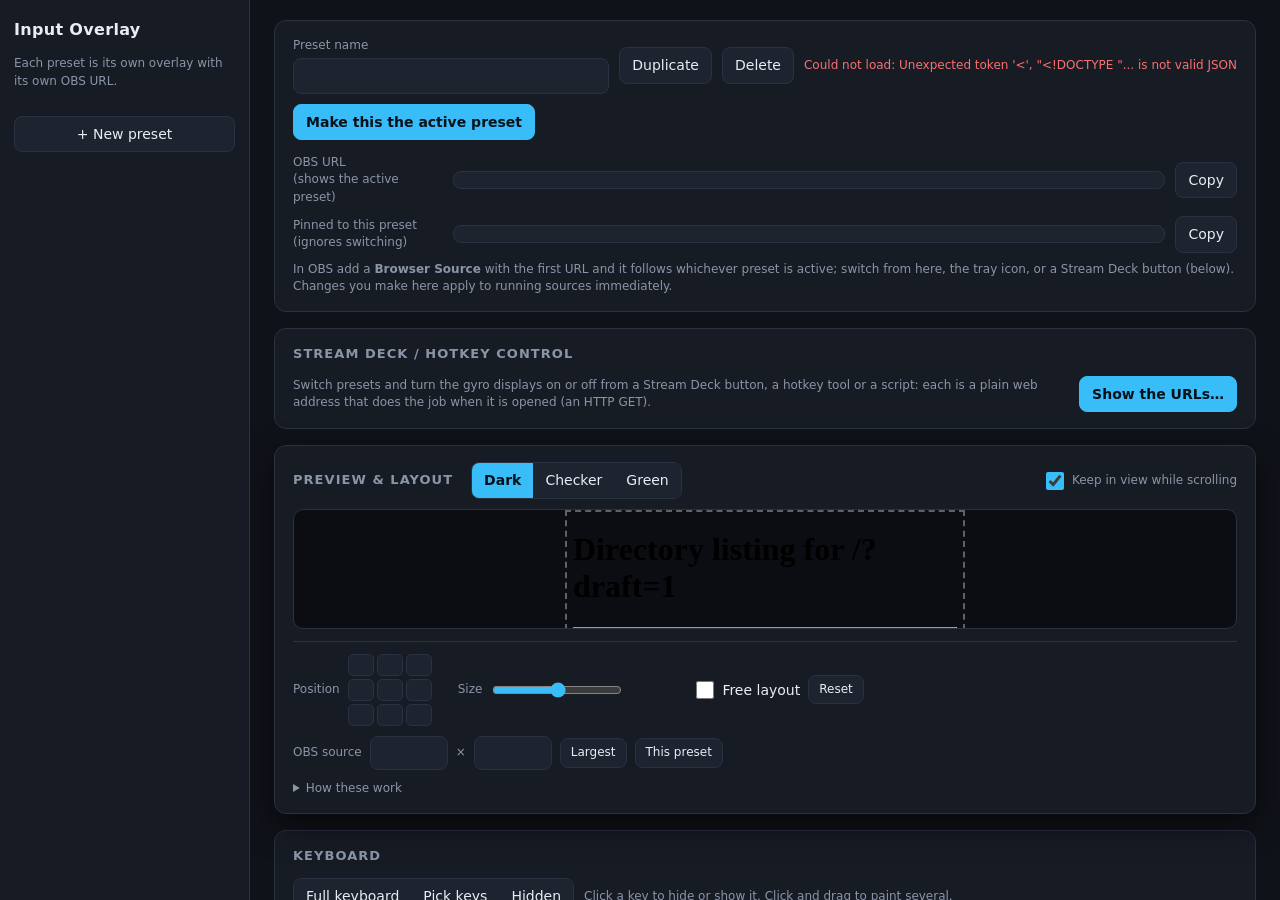
==== overlay/settings.html @ 75f7e9d6 "Fix controller stalls, keep Enter and numpad Enter apart, new Settings layout - Controllers: every r" ====
<!doctype html>
<html lang="en">
<head>
<meta charset="utf-8">
<title>Input Overlay Settings</title>
<meta name="viewport" content="width=device-width, initial-scale=1">
<style>
  :root {
    --bg: #0f1218; --panel: #171b24; --panel2: #1e2330; --line: #2a3142; --fg: #e8edf5; --muted: #8b95a8;
    --accent: #38bdf8; --danger: #f87171;
    --key-bg: rgba(20, 24, 33, .78); --key-border: rgba(255, 255, 255, .18); --key-fg: #e8edf5;
  }
  * { box-sizing: border-box; }
  html, body { margin: 0; height: 100%; background: var(--bg); color: var(--fg); font: 14px/1.45 "Segoe UI", system-ui, sans-serif; }
  body { display: grid; grid-template-columns: 250px 1fr; }
  aside { background: var(--panel); border-right: 1px solid var(--line); padding: 18px 14px; display: flex; flex-direction: column; gap: 10px; overflow: auto; }
  aside h1 { font-size: 16px; margin: 0 0 4px; letter-spacing: .02em; }
  aside .sub { color: var(--muted); font-size: 12px; margin-bottom: 6px; }
  #list { list-style: none; margin: 0; padding: 0; display: flex; flex-direction: column; gap: 4px; }
  #list li { padding: 8px 10px; border-radius: 8px; cursor: pointer; border: 1px solid transparent; }
  #list li:hover { background: var(--panel2); }
  #list li.sel { background: var(--panel2); border-color: var(--accent); }
  main { padding: 20px 24px 60px; overflow: auto; display: flex; flex-direction: column; gap: 16px; max-width: 1200px; }
  .card { background: var(--panel); border: 1px solid var(--line); border-radius: 12px; padding: 16px 18px; }
  .card h2 { margin: 0 0 12px; font-size: 13px; text-transform: uppercase; letter-spacing: .08em; color: var(--muted); font-weight: 600; }
  .row { display: flex; gap: 10px; align-items: center; flex-wrap: wrap; }
  .row + .row { margin-top: 10px; }
  .grow { flex: 1 1 auto; }
  label.f { display: flex; flex-direction: column; gap: 4px; color: var(--muted); font-size: 12px; }
  input[type=text], select { background: var(--panel2); color: var(--fg); border: 1px solid var(--line); border-radius: 8px; padding: 8px 10px; font: inherit; min-width: 0; }
  input[type=text]:focus, select:focus { outline: 2px solid var(--accent); outline-offset: -1px; }
  input[type=color] { width: 44px; height: 34px; padding: 2px; background: var(--panel2); border: 1px solid var(--line); border-radius: 8px; }
  input[type=range] { accent-color: var(--accent); width: 170px; }
  button { background: var(--panel2); color: var(--fg); border: 1px solid var(--line); border-radius: 8px; padding: 7px 12px; font: inherit; cursor: pointer; }
  button:hover { border-color: var(--accent); }
  button.primary { background: var(--accent); color: #06121a; border-color: var(--accent); font-weight: 600; }
  button.danger:hover { border-color: var(--danger); color: var(--danger); }
  button.chip { padding: 4px 10px; font-size: 12px; border-radius: 999px; }
  .seg { display: inline-flex; border: 1px solid var(--line); border-radius: 8px; overflow: hidden; }
  .seg button { border: 0; border-radius: 0; background: var(--panel2); }
  .seg button.on { background: var(--accent); color: #06121a; font-weight: 600; }
  .url { font: 13px Consolas, monospace; background: var(--panel2); border: 1px solid var(--line); border-radius: 8px; padding: 8px 10px; user-select: all; overflow-wrap: anywhere; }
  .muted { color: var(--muted); font-size: 12px; }
  #status { color: var(--muted); font-size: 12px; min-width: 90px; text-align: right; }
  #status.err { color: var(--danger); }
  #list li .live { float: right; font-size: 11px; color: #06121a; background: var(--accent); border-radius: 999px; padding: 0 8px; font-weight: 600; }
  .urlrow { display: flex; gap: 10px; align-items: center; }
  dialog#sdDlg { width: min(760px, calc(100vw - 32px)); max-height: calc(100vh - 48px); padding: 0; background: var(--panel); color: var(--fg); border: 1px solid var(--line);
                 border-radius: 14px; box-shadow: 0 24px 80px rgba(0,0,0,.6); overflow: auto; }
  dialog#sdDlg::backdrop { background: rgba(6, 8, 13, .72); }
  .dlgHead { display: flex; justify-content: space-between; align-items: center; padding: 14px 18px; border-bottom: 1px solid var(--line); position: sticky; top: 0; background: var(--panel); }
  .dlgHead h3 { margin: 0; font-size: 15px; }
  .dlgNote { padding: 12px 18px 4px; }
  #sdList { padding: 4px 18px 18px; }
  #sdList h4 { margin: 16px 0 6px; font-size: 11px; text-transform: uppercase; letter-spacing: .08em; color: var(--muted); font-weight: 600; }
  .sdRow { display: grid; grid-template-columns: 170px 1fr auto; gap: 10px; align-items: center; padding: 6px 0; border-top: 1px solid var(--line); }
  .sdRow:first-of-type { border-top: 0; }
  .sdRow .lbl { color: var(--fg); font-size: 13px; }
  .sdRow .lbl small { display: block; color: var(--muted); font-size: 11px; }
  .sdRow .url { padding: 6px 9px; font-size: 12px; }
  @media (max-width: 640px) { .sdRow { grid-template-columns: 1fr auto; } .sdRow .lbl { grid-column: 1 / -1; } }
  .urlrow .lbl { width: 150px; flex: none; color: var(--muted); font-size: 12px; }
  .urlrow .url { flex: 1 1 auto; }
  .val { color: var(--muted); font-variant-numeric: tabular-nums; min-width: 38px; display: inline-block; }

  /* keyboard editor */
  #edWrap { margin-top: 14px; overflow: hidden; }                          /* the key picker is shrunk to fit this (see fitEditor) */
  #editor { transform-origin: 0 0; padding: 4px 2px 8px; user-select: none; touch-action: none; }
  #editor .key[data-len="4"], #editor .key[data-len="5"] { font-size: 11px; }
  #editor .key { display: flex; align-items: center; justify-content: center; background: var(--key-bg); border: 1px solid var(--key-border);
                 border-radius: 7px; color: var(--key-fg); font-size: 14px; font-weight: 600; cursor: pointer; transition: opacity .08s; }
  #editor .key:hover { border-color: var(--accent); }
  #editor .key.off { opacity: .22; border-style: dashed; }
  #editor.disabled { opacity: .35; pointer-events: none; }

  /* settings sections */
  .sections { display: grid; grid-template-columns: repeat(auto-fit, minmax(380px, 1fr)); gap: 16px; }
  .stack { display: flex; flex-direction: column; gap: 16px; }
  .setting { display: flex; align-items: center; justify-content: space-between; gap: 16px; cursor: default; }
  .setting .name { display: flex; flex-direction: column; font-size: 14px; }
  .nameRow { display: flex; align-items: center; gap: 8px; flex-wrap: wrap; }
  .nameRow label { cursor: pointer; }
  .setting .name small { color: var(--muted); font-size: 12px; margin-top: 2px; max-width: 240px; line-height: 1.35; }
  .setting .ctl { display: flex; align-items: center; gap: 10px; flex: none; }
  .setting input[type=checkbox] { width: 20px; height: 20px; accent-color: var(--accent); margin: 0; cursor: pointer; }
  .setting input[type=range] { width: 150px; }
  .scope { font-size: 11px; color: var(--muted); border: 1px solid var(--line); border-radius: 999px; padding: 1px 8px; white-space: nowrap; }
  button.scope { font: inherit; font-size: 11px; cursor: pointer; background: none; border: 1px dashed var(--muted); padding: 1px 10px; }
  button.scope:hover { border-color: var(--accent); color: var(--fg); }
  button.scope[aria-pressed="true"] { background: var(--accent); border: 1px solid var(--accent); color: #06121a; font-weight: 600; }
  .sectionNote { color: var(--muted); font-size: 12px; margin: -4px 2px -4px; }

  /* preview */
  #pvbox { position: relative; border-radius: 10px; overflow: hidden; border: 1px solid var(--line); }
  #pvbox.dark  { background: #0b0d12; }
  #pvbox.green { background: #00b140; }
  #pvbox.check { background: conic-gradient(#2a2f3a 25%, #1b1f28 0 50%, #2a2f3a 0 75%, #1b1f28 0) 0 0 / 24px 24px; }
  #pv { position: absolute; left: 0; top: 0; border: 0; transform-origin: top left; background: transparent; outline: 2px dashed rgba(255,255,255,.35); outline-offset: -2px; }
  #mf { position: fixed; left: 0; top: 0; width: 2400px; height: 900px; border: 0; opacity: 0; pointer-events: none; z-index: -1; }
  input[type=number] { background: var(--panel2); color: var(--fg); border: 1px solid var(--line); border-radius: 8px; padding: 8px 10px; font: inherit; width: 100px; }
  label.check { display: inline-flex; align-items: center; gap: 8px; align-self: flex-end; padding: 8px 4px; cursor: pointer; user-select: none; }
  label.check input { width: 18px; height: 18px; accent-color: var(--accent); margin: 0; cursor: pointer; }
  a.btnlink { background: var(--accent); color: #06121a; border-radius: 8px; padding: 8px 14px; font-weight: 600; text-decoration: none; white-space: nowrap; }
  /* The page is one column. On a wide window the preview card moves into a column of its own on the right and stays in view there. */
  #colA, #colB { display: flex; flex-direction: column; gap: 16px; min-width: 0; }
  @media (min-width: 1750px) {
    main { display: grid; grid-template-columns: minmax(930px, 1000px) minmax(480px, 900px); grid-template-areas: "a pv" "b pv"; grid-template-rows: auto 1fr;
           gap: 16px; max-width: none; align-content: start; }
    #colA { grid-area: a; }
    #colB { grid-area: b; }
    #pvCard { grid-area: pv; align-self: start; }
  }
  /* the preview card stays in view while the rest of the page scrolls under it */
  #pvCard { position: sticky; top: -20px; z-index: 30; box-shadow: 0 12px 32px rgba(0,0,0,.55); }
  #pvCard.unpinned { position: static; box-shadow: none; }
  @media (max-height: 760px) { #pvCard { position: static; box-shadow: none; } }          /* too short a window to spare the room */
  .pvHead { gap: 14px; margin-bottom: 10px; }
  .pvHead .seg { margin-left: 4px; }
  label.check.pinLbl { margin-left: auto; align-self: center; padding: 0; font-size: 12px; color: var(--muted); }
  .layoutBar { display: flex; flex-wrap: wrap; align-items: center; gap: 10px 26px; margin-top: 12px; padding-top: 12px; border-top: 1px solid var(--line); }
  .layoutBar .grp { display: flex; align-items: center; gap: 8px; }
  .layoutBar .lbl { color: var(--muted); font-size: 12px; }
  .layoutBar input[type=number] { width: 78px; padding: 6px 8px; }
  .layoutBar input[type=range] { width: 130px; }
  .layoutBar label.check { padding: 0; align-self: center; }
  .layoutBar button { padding: 5px 10px; font-size: 12px; }
  details.pvHelp { margin-top: 8px; }
  details.pvHelp summary { cursor: pointer; color: var(--muted); font-size: 12px; }
  details.pvHelp .muted { margin-top: 6px; }
  .agrid { display: grid; grid-template-columns: repeat(3, 26px); gap: 3px; }
  .agrid button { width: 26px; height: 22px; padding: 0; border-radius: 5px; }
  .agrid button.on { background: var(--accent); border-color: var(--accent); }
</style>
</head>
<body>
<aside>
  <h1>Input Overlay</h1>
  <div class="sub">Each preset is its own overlay with its own OBS URL.</div>
  <ul id="list"></ul>
  <button id="btnNew">+ New preset</button>
</aside>

<main>
  <div id="colA">
  <div class="card" id="updBanner" hidden style="border-color:var(--accent)">
    <div class="row" style="justify-content:space-between">
      <div><b id="updTitle"></b><div class="muted">A newer version is out. Nothing is installed for you: download it from the release page and unzip it over the old folder.</div></div>
      <a id="updLink" class="btnlink" target="_blank" rel="noopener noreferrer">Open the release page</a>
    </div>
  </div>

  <div class="card">
    <div class="row">
      <label class="f grow">Preset name<input type="text" id="name" maxlength="40"></label>
      <button id="btnDup">Duplicate</button>
      <button id="btnDel" class="danger">Delete</button>
      <span id="status"></span>
    </div>
    <div class="row">
      <button id="btnLive" class="primary">Make this the active preset</button>
      <span class="muted" id="liveNote"></span>
    </div>
    <div class="row urlrow" style="margin-top:14px">
      <div class="lbl">OBS URL<br>(shows the active preset)</div><div class="url" id="urlBase"></div><button data-copy="urlBase">Copy</button>
    </div>
    <div class="row urlrow">
      <div class="lbl">Pinned to this preset<br>(ignores switching)</div><div class="url" id="url"></div><button data-copy="url">Copy</button>
    </div>
    <div class="muted" style="margin-top:8px">In OBS add a <b>Browser Source</b> with the first URL and it follows whichever preset is active; switch from here,
      the tray icon, or a Stream Deck button (below). Changes you make here apply to running sources immediately.</div>
  </div>

  <div class="card">
    <h2>Stream Deck / hotkey control</h2>
    <div class="row" style="justify-content:space-between">
      <div class="muted" style="flex:1 1 300px">Switch presets and turn the gyro displays on or off from a Stream Deck button, a hotkey tool or a script:
        each is a plain web address that does the job when it is opened (an HTTP GET).</div>
      <button class="primary" id="btnSd" type="button">Show the URLs…</button>
    </div>
  </div>

  </div>

  <div class="card" id="pvCard">
    <div class="row pvHead">
      <h2 style="margin:0">Preview &amp; layout</h2>
      <div class="seg" id="bgSeg"><button data-bg="dark" class="on">Dark</button><button data-bg="check">Checker</button><button data-bg="green">Green</button></div>
      <label class="check pinLbl" title="Keeps the preview at the top of the window while you scroll through the settings"><input type="checkbox" id="pinPreview"> Keep in view while scrolling</label>
    </div>
    <div id="pvbox" class="dark"><iframe id="pv" src="/?draft=1" title="preview"></iframe></div>
    <iframe id="mf" src="/?draft=1&static=1" title="measure" aria-hidden="true" tabindex="-1"></iframe>
    <div class="layoutBar">
      <div class="grp"><span class="lbl">Position</span><div class="agrid" id="agrid" title="Where the overlay sits inside the OBS Browser Source"></div></div>
      <div class="grp"><span class="lbl">Size</span><input type="range" id="scale" min="0.25" max="4" step="0.05"><span class="val" id="scaleV"></span></div>
      <div class="grp"><label class="check" title="Arrange the pieces yourself: drag the keyboard, mouse and controllers in the preview. They snap to each other's edges."><input type="checkbox" id="freeLayout"> Free layout</label><button type="button" id="layoutReset" title="Put everything back where the row had it">Reset</button></div>
      <div class="grp"><span class="lbl">OBS source</span><input type="number" id="srcW" min="100" max="8000" aria-label="Width"><span class="lbl">&times;</span><input type="number" id="srcH" min="50" max="8000" aria-label="Height"><button type="button" id="useLargest">Largest</button><button type="button" id="useThis" title="Use this preset's size">This preset</button></div>
    </div>
    <div class="muted" id="sizeInfo" style="margin-top:10px"></div>
    <details class="pvHelp"><summary>How these work</summary>
      <div class="muted">The preview reacts to your real input and is drawn at the OBS source size, with a dashed line at the source's edge. <b>Drag the right edge of a key to resize it</b> (the rest of the overlay moves to fit); double-click an edge to reset that key.
        With <b>Free layout</b> on, drag the keyboard, mouse or a controller to move it; they snap to each other's edges and middles, and Reset puts them back in a row.
        Type the source's width and height into your OBS Browser Source's properties, then move and resize the source with OBS's handles as usual. The overlay is pinned inside the source by <b>Position</b>, so switching presets never shifts it.
        A tight size gives a tight red box in OBS; a bigger source (for example 1920&times;1080) lets you pin to a corner. To make the overlay bigger, use <b>Size</b> rather than stretching the source in OBS, which blurs it.</div>
    </details>
  </div>

  <div id="colB">
  <div class="card">
    <h2>Keyboard</h2>
    <div class="row">
      <div class="seg" id="modeSeg">
        <button data-mode="full">Full keyboard</button><button data-mode="custom">Pick keys</button><button data-mode="off">Hidden</button>
      </div>
      <span class="muted">Click a key to hide or show it. Click and drag to paint several.</span>
    </div>
    <div class="row" style="margin-top:12px">
      <label class="check" style="align-self:center"><input type="checkbox" id="numpad"> Include the numeric keypad</label>
      <span class="muted">Adds the numpad to the right. Numpad digits only light while NumLock is on.</span>
    </div>
    <div class="row" id="chips" style="margin-top:12px"></div>
    <div id="edWrap"><div id="editor"></div></div>
  </div>

  <div class="sectionNote">Settings apply to the selected preset, except the ones tagged <span class="scope">all presets</span>. Click a tag to switch that setting between all presets and just this preset.</div>
  <div class="sections">

    <div class="card">
      <h2>Mouse</h2>
      <div class="stack">
        <label class="setting"><span class="name">Show mouse</span>
          <span class="ctl"><select id="mouse"><option value="1">Shown</option><option value="0">Hidden</option></select></span></label>
        <label class="setting"><span class="name">Movement sensitivity<small>How far the dot travels for a given amount of mouse movement.</small></span>
          <span class="ctl"><input type="range" id="sens" min="0.1" max="5" step="0.1"><span class="val" id="sensV"></span></span></label>
        <div class="setting"><div class="name"><div class="nameRow"><label for="swapSide">Mouse Button Invert</label><button type="button" class="scope" data-scope="swapSide" aria-pressed="true" title="Click to switch between all presets and just this preset">all presets</button></div><small>Swaps which side button is drawn as Mouse 4 and Mouse 5.</small></div>
          <span class="ctl"><input type="checkbox" id="swapSide"></span></div>
      </div>
    </div>

    <div class="card">
      <h2>Controller</h2>
      <div class="stack">
        <label class="setting"><span class="name">Controller style<small>The artwork to draw. Auto-detect picks one to match the connected controller.</small></span>
          <span class="ctl"><select id="controller"><option value="auto">Auto-detect</option><option value="steam">Steam Controller</option><option value="xbox">Xbox</option><option value="ps4">PlayStation 4</option><option value="ps5">PlayStation 5</option><option value="switch">Nintendo Switch</option><option value="switch2">Switch 2 Pro</option><option value="gamecube">GameCube</option></select></span></label>
        <label class="setting"><span class="name">Show controller</span>
          <span class="ctl"><select id="pad"><option value="auto">When connected</option><option value="on">Always</option><option value="off">Hidden</option></select></span></label>
        <label class="setting"><span class="name">Controllers to show<small>Show up to four controllers side by side, for co-op. They appear in the order the computer finds them: the first one is player 1.</small></span>
          <span class="ctl"><select id="pads"><option value="1">1</option><option value="2">2</option><option value="3">3</option><option value="4">4</option></select></span></label>
        <label class="setting"><span class="name">A colour for each player<small>With more than one controller, players 2 to 4 light up in their own colours (red, green, amber). Player 1 keeps your highlight colour.</small></span>
          <span class="ctl"><input type="checkbox" id="playerColors"></span></label>
        <div class="setting"><div class="name"><div class="nameRow"><label for="gyro">Gyro</label><button type="button" class="scope" data-scope="gyro" aria-pressed="false" title="Click to switch between all presets and just this preset">this preset</button></div><small>For controllers with motion sensors (Steam, PlayStation, Switch). <b>Tilt</b> leans the controller picture as you turn it; <b>Aim</b> adds a box with a dot that follows the turn and leaves a trail. Only shown where the controller is. The Stream Deck gyro buttons switch this to <i>all presets</i>.</small></div>
          <span class="ctl"><select id="gyro"><option value="off">Off</option><option value="tilt">Tilt the picture</option><option value="aim">Aim dot</option><option value="both">Both</option></select></span></div>
        <label class="setting"><span class="name">Gyro sensitivity<small>How far the picture leans and how fast the dot moves for the same turn.</small></span>
          <span class="ctl"><input type="range" id="gsens" min="0.1" max="5" step="0.1"><span class="val" id="gsensV"></span></span></label>
        <label class="setting"><span class="name">Trackpad click pressure<small>How hard you press a trackpad before it counts as a click.</small></span>
          <span class="ctl"><input type="range" id="tpt" min="0.05" max="1" step="0.05"><span class="val" id="tptV"></span></span></label>
        <label class="setting"><span class="name">Trackpad tilt<small>How far the Steam Controller's trackpad dots are rotated, in degrees.</small></span>
          <span class="ctl"><input type="range" id="tprot" min="-45" max="45" step="1"><span class="val" id="tprotV"></span></span></label>
      </div>
    </div>

    <div class="card">
      <h2>Appearance</h2>
      <div class="stack">
        <div class="setting"><div class="name"><div class="nameRow"><label for="theme">Theme</label><button type="button" class="scope" data-scope="theme" aria-pressed="true" title="Click to switch between all presets and just this preset">all presets</button></div><small id="themeDesc"></small></div>
          <span class="ctl"><select id="theme"></select></span></div>
        <div class="setting"><div class="name"><small id="themeDir">Add your own by dropping a theme folder into your themes folder.</small></div>
          <span class="ctl"><button type="button" id="themeRefresh">Refresh</button><button type="button" id="themeOpen">Open themes folder</button></span></div>
        <div class="setting"><div class="name"><div class="nameRow"><label for="accent">Highlight colour</label><button type="button" class="scope" data-scope="accent" aria-pressed="false" title="Click to switch between all presets and just this preset">this preset</button></div><small>Used for pressed keys, buttons and trackpad touches.</small></div>
          <span class="ctl"><input type="color" id="accent"></span></div>
        <div class="setting"><div class="name"><div class="nameRow"><label for="fill">Fill opacity</label><button type="button" class="scope" data-scope="fill" aria-pressed="true" title="Click to switch between all presets and just this preset">all presets</button></div><small>How solid the key, mouse and controller backgrounds are. 0 is see-through, 1 is solid.</small></div>
          <span class="ctl"><input type="range" id="fill" min="0" max="1" step="0.05"><span class="val" id="fillV"></span></span></div>
        <div class="setting"><div class="name"><div class="nameRow"><label for="opacity">Overall opacity</label><button type="button" class="scope" data-scope="opacity" aria-pressed="true" title="Click to switch between all presets and just this preset">all presets</button></div><small>Fades everything, including labels and highlights.</small></div>
          <span class="ctl"><input type="range" id="opacity" min="0.1" max="1" step="0.05"><span class="val" id="opacityV"></span></span></div>
      </div>
    </div>

    <div class="card">
      <h2>About</h2>
      <div class="stack">
        <div class="setting"><span class="name">Version<small id="updState">Checking…</small></span>
          <span class="ctl"><b id="verNow"></b><button type="button" id="updNow">Check now</button></span></div>
        <label class="setting"><span class="name">Check for new versions automatically<small>Off by default, so nothing leaves your computer. When on, about once a day the program asks GitHub which release is the newest and shows a notice here and in the tray menu if yours is older. Nothing is downloaded or installed, and nothing about you is sent. "Check now" asks once, only when you press it.</small></span>
          <span class="ctl"><input type="checkbox" id="updateCheck"></span></label>
      </div>
    </div>

  </div>
  </div>
</main>

<script src="keyboard.js"></script>
<dialog id="sdDlg">
  <div class="dlgHead"><h3>Stream Deck / hotkey URLs</h3><button type="button" id="sdClose" class="chip">Close</button></div>
  <div class="muted dlgNote">Each one is a plain GET request. In Stream Deck use the built-in <b>Website</b> action with <b>"Access in background"</b> ticked
    (or an API plugin such as BarRaider's API Ninja). The gyro ones switch the gyro displays on or off for <b>every preset</b> (they set Gyro to "all presets"); the aim dot and tilt only show where the controller is shown.</div>
  <div id="sdList"></div>
</dialog>
<script>
const $ = id => document.getElementById(id);
const ALL_VKS = KB.ALL.map(k => k.vk);
let presets = [];      // as last saved
let active = null;     // name of the active preset
let settings = { swapSide: false, opacity: 1, fill: .8, accent: '#38bdf8', gyro: 'off', updateCheck: false, scope: { swapSide: true, opacity: false, fill: false, accent: false, gyro: false } };   // shared values + which settings are shared   // hardware settings shared by all presets (saved separately from presets)
let cur = null;        // working copy of the selected preset
let origName = null;   // name it was loaded/saved under (for renames)
let saveTimer = null;
let resetChip = null;          // the "Reset key sizes" chip (shown only when a preset has custom key sizes)

const api = (path, opts) => fetch('/api/presets' + path, opts);
const clone = o => JSON.parse(JSON.stringify(o));
const status = (msg, err) => { $('status').textContent = msg; $('status').className = err ? 'err' : ''; };

async function load(selectName) {
  try {
    const data = await (await api('')).json();
    presets = data.presets; active = data.active; settings = data.settings;
    adopted = clone(settings);
    dirtySettings.clear(); dirtyScope.clear();     // we just adopted the server's copy, so nothing is pending
    renderList();
    select(presets.find(p => p.name === selectName) || presets[0]);
    measureAll();
  } catch (e) { status('Could not load: ' + e.message, true); }
}
function renderList() {
  const ul = $('list'); ul.textContent = '';
  for (const p of presets) {
    const li = document.createElement('li');
    li.textContent = p.name; li.className = cur && p.name === origName ? 'sel' : '';
    if (p.name === active) { const b = document.createElement('span'); b.className = 'live'; b.textContent = 'active'; li.appendChild(b); }
    li.onclick = () => flushThen(() => select(p));
    ul.appendChild(li);
  }
}
function select(p) {
  cur = clone(p); origName = p.name;
  renderList(); syncControls(); renderEditor(); renderUrl(); sendPreview(); status('');
}

// ---------------------------------------------------------------- saving
function schedSave() { status('Saving…'); clearTimeout(saveTimer); saveTimer = setTimeout(save, 350); }
async function flushThen(fn) { if (saveTimer) { clearTimeout(saveTimer); save(); } await saving; fn(); }   // also waits for a save already in flight
// Saves run one at a time. `origName` (used for the rename's ?from=) only updates once a save finishes, so a second save
// started while one is still in flight would send the old name and the server would create a second preset.
let saving = Promise.resolve();
function save() {
  saveTimer = null;
  saving = saving.then(doSave, doSave);
  return saving;
}
async function doSave() {
  try {
    const from = origName !== cur.name ? origName : null;       // worked out here, when this save actually runs
    const r = await api('/' + encodeURIComponent(cur.name) + (from ? '?from=' + encodeURIComponent(from) : ''),
      { method: 'PUT', headers: { 'Content-Type': 'application/json' }, body: JSON.stringify(cur) });
    if (!r.ok) { status(await r.text() || 'Could not save', true); return; }
    const saved = await r.json();
    const i = presets.findIndex(p => p.name === origName);
    if (i >= 0) presets[i] = saved; else presets.push(saved);
    if (active === from) active = saved.name;   // the server keeps the active preset through a rename
    origName = saved.name; renderList(); renderUrl(); status('Saved ✓');
  } catch (e) { status('Could not save: ' + e.message, true); }
}
function changed() { sendPreview(); schedSave(); queueMeasure(); }

// ---------------------------------------------------------------- controls
function syncControls() {
  $('name').value = cur.name;
  $('mouse').value = cur.mouse ? '1' : '0';
  $('numpad').checked = !!cur.keyboard.numpad;
  $('updateCheck').checked = !!settings.updateCheck;
  if (chipEls['Numpad']) chipEls['Numpad'].hidden = !cur.keyboard.numpad;
  $('controller').value = cur.controller || 'auto';
  $('gyro').value = valueOf('gyro') || 'off';
  $('pad').value = cur.pad;
  $('pads').value = String(cur.pads || 1);
  $('freeLayout').checked = !!cur.layout; $('layoutReset').disabled = !cur.layout;
  $('playerColors').checked = cur.playerColors !== false;
  $('accent').value = valueOf('accent');
  document.querySelectorAll('#agrid button').forEach(b => b.classList.toggle('on', b.dataset.a === cur.align));
  for (const k of ['scale', 'opacity', 'fill', 'sens', 'tpt', 'gsens', 'tprot']) {
    const v = SHARED.includes(k) ? valueOf(k) : cur[k];
    $(k).value = v; $(k + 'V').textContent = show(k, v);
  }
  $('swapSide').checked = !!valueOf('swapSide');
  syncTheme();
  document.querySelectorAll('button.scope').forEach(b => {
    const on = !!settings.scope[b.dataset.scope];
    b.setAttribute('aria-pressed', on); b.textContent = on ? 'all presets' : 'this preset';
  });
  document.querySelectorAll('#modeSeg button').forEach(b => b.classList.toggle('on', b.dataset.mode === cur.keyboard.mode));
  $('editor').classList.toggle('disabled', cur.keyboard.mode === 'off');
}
$('name').addEventListener('input', e => { cur.name = e.target.value.trim() || cur.name; renderUrl(); schedSave(); });
$('controller').onchange = e => { cur.controller = e.target.value; changed(); };
$('gyro').onchange = e => setValue('gyro', e.target.value);
$('numpad').onchange = e => { cur.keyboard.numpad = e.target.checked; renderEditor(); changed(); };
$('mouse').onchange = e => { cur.mouse = e.target.value === '1'; changed(); };
$('pad').onchange = e => { cur.pad = e.target.value; changed(); };
$('freeLayout').onchange = e => { cur.layout = e.target.checked ? {} : null; syncControls(); changed(); };
$('layoutReset').onclick = () => { cur.layout = {}; changed(); };
$('pads').onchange = e => { cur.pads = +e.target.value; changed(); };
$('playerColors').onchange = e => { cur.playerColors = e.target.checked; changed(); };
let settingsTimer = null;
// Which shared settings (and "all presets" tags) this page changed since the last save. Something else (a Stream Deck gyro URL) can change
// the shared settings while this page is open, so we only send back what the user actually touched, never our whole (possibly stale) copy.
// A setting counts as touched two ways: a handler marks it explicitly, or saveSettings finds it differs from `adopted`, the server copy we
// last adopted. Diffing against that adopted copy (not a fresh fetch) is safe: a value changed elsewhere differs from the fresh fetch but
// not from `adopted`, so it is never mistaken for our edit and sent back stale. Only values we ourselves assigned can differ from it.
const dirtySettings = new Set(), dirtyScope = new Set();
let adopted = null;                          // clone of the server's shared settings as of the last load/save
function saveSettings() {                    // settings that apply to every preset are saved separately from presets
  status('Saving…'); clearTimeout(settingsTimer);
  settingsTimer = setTimeout(async () => {
    try {
      // A handler may have just assigned settings[k] without marking it; catch those by comparing with what we last adopted.
      if (adopted) {
        for (const k in settings) if (k !== 'scope' && settings[k] !== adopted[k]) dirtySettings.add(k);
        for (const k in settings.scope) if (settings.scope[k] !== adopted.scope[k]) dirtyScope.add(k);
      }
      const sentSettings = [...dirtySettings], sentScope = [...dirtyScope];
      // Fetch the server's current copy first and lay only our changes on top of it, so we don't revert changes made elsewhere.
      const data = await (await api('')).json();
      const merged = data.settings;
      for (const k of sentSettings) merged[k] = settings[k];
      for (const k of sentScope) merged.scope[k] = settings.scope[k];
      const r = await fetch('/api/settings', { method: 'PUT', headers: { 'Content-Type': 'application/json' }, body: JSON.stringify(merged) });
      if (!r.ok) { status(await r.text() || 'Could not save', true); return; }
      const local = settings;
      settings = await r.json();                // adopt what the server stored
      adopted = clone(settings);                // remember it before the pending keys are re-applied below
      sentSettings.forEach(k => dirtySettings.delete(k)); sentScope.forEach(k => dirtyScope.delete(k));
      // Anything changed while the request was in flight is still waiting for its own save; keep showing it.
      dirtySettings.forEach(k => settings[k] = local[k]); dirtyScope.forEach(k => settings.scope[k] = local.scope[k]);
      active = data.active; renderList(); renderUrl(); syncControls(); sendPreview();   // the "active" badge may have changed too
      status('Saved ✓');
    } catch (e) { status('Could not save: ' + e.message, true); }
  }, 300);
}
$('swapSide').onchange = e => setValue('swapSide', e.target.checked);
$('accent').oninput = e => setValue('accent', e.target.value);
// A setting tagged "all presets" lives in `settings` (one value for every preset); otherwise in the preset itself.
const SHARED = ['opacity', 'fill'];
const valueOf = k => settings.scope[k] ? settings[k] : cur[k];
function setValue(k, v) {
  if (settings.scope[k]) { settings[k] = v; dirtySettings.add(k); sendPreview(); saveSettings(); }
  else { cur[k] = v; changed(); }
}
const fmt = v => (+v).toFixed(2).replace(/0$/, '');
const show = (k, v) => k === 'tprot' ? Math.round(v) + '°' : fmt(v);       // the trackpad tilt is shown in degrees
for (const k of ['scale', 'sens', 'tpt', 'gsens', 'tprot']) $(k).oninput = e => {
  cur[k] = parseFloat(e.target.value); $(k + 'V').textContent = show(k, cur[k]); changed();
};
for (const k of SHARED) $(k).oninput = e => { const v = parseFloat(e.target.value); $(k + 'V').textContent = fmt(v); setValue(k, v); };
document.querySelectorAll('button.scope').forEach(b => b.onclick = () => {
  const k = b.dataset.scope;
  if (!settings.scope[k]) { settings[k] = cur[k]; dirtySettings.add(k); }       // going shared: start from what you're looking at now
  settings.scope[k] = !settings.scope[k];             // going per-preset: each preset's own stored value comes back
  dirtyScope.add(k);
  syncControls(); sendPreview(); saveSettings();
});
document.querySelectorAll('#modeSeg button').forEach(b => b.onclick = () => {
  const mode = b.dataset.mode;
  if (mode === 'custom' && cur.keyboard.mode === 'full') cur.keyboard.keys = [...ALL_VKS];
  if (mode === 'custom' && cur.keyboard.mode === 'off' && !cur.keyboard.keys.length) cur.keyboard.keys = [...ALL_VKS];
  cur.keyboard.mode = mode; syncControls(); renderEditor(); changed();
});
document.querySelectorAll('#bgSeg button').forEach(b => b.onclick = () => {
  $('pvbox').className = b.dataset.bg;
  document.querySelectorAll('#bgSeg button').forEach(x => x.classList.toggle('on', x === b));
});

// ---------------------------------------------------------------- keyboard editor
const visibleSet = () => cur.keyboard.mode === 'full' ? new Set(ALL_VKS) : new Set(cur.keyboard.keys);
function setVisible(set) { cur.keyboard.keys = [...set].sort((a, b) => a - b); cur.keyboard.mode = 'custom'; syncControls(); renderEditor(); changed(); }
function renderEditor() {
  KB.render($('editor'), { visible: cur.keyboard.mode === 'off' ? new Set() : visibleSet(), editor: true, sizes: cur.keyboard.sizes, numpad: !!cur.keyboard.numpad });
  if (resetChip) resetChip.hidden = !Object.keys(cur.keyboard.sizes || {}).length;
  fitEditor();
}
// The key picker is drawn at its natural size (set by KB.render). When its card is narrower than that (a narrow window, or the numpad switched on) it is
// scaled down to fit instead of sticking out of the card; the keys can still be clicked and painted as before.
function fitEditor() {
  const ed = $('editor'), wrap = $('edWrap'), w = parseFloat(ed.style.width) || 0;
  const s = w > 0 ? Math.min(1, wrap.clientWidth / (w + 6)) : 1;
  ed.style.transform = s < 1 ? `scale(${s})` : '';
  wrap.style.height = s < 1 ? Math.ceil(ed.offsetHeight * s) + 'px' : '';
}
new ResizeObserver(fitEditor).observe($('edWrap'));
// Click a key to toggle; hold the button and drag across keys to paint them to the same state.
let paint = null, lastPt = null;
$('editor').addEventListener('pointerdown', e => {
  const el = e.target.closest('.key'); if (!el) return;
  paint = !visibleSet().has(+el.dataset.vk);
  lastPt = [e.clientX, e.clientY];
  paintKey(+el.dataset.vk);
  e.preventDefault();
});
// Fast drags skip keys between pointer events, so walk the straight line from the last point to this one.
addEventListener('pointermove', e => {
  if (paint === null) return;
  if (!(e.buttons & 1)) { paint = null; return; }
  const [x0, y0] = lastPt, dx = e.clientX - x0, dy = e.clientY - y0;
  const steps = Math.max(1, Math.ceil(Math.hypot(dx, dy) / 6));
  for (let i = 1; i <= steps; i++) {
    const el = document.elementFromPoint(x0 + dx * i / steps, y0 + dy * i / steps);
    const key = el && el.closest && el.closest('#editor .key');
    if (key) paintKey(+key.dataset.vk);
  }
  lastPt = [e.clientX, e.clientY];
});
addEventListener('pointerup', () => { paint = null; });
function paintKey(vk) {
  const vis = visibleSet();
  if (vis.has(vk) === paint) return;
  paint ? vis.add(vk) : vis.delete(vk);
  setVisible(vis);
}
// quick-select chips
const chips = $('chips');
const chipEls = {};
const chip = (label, fn) => { const b = document.createElement('button'); b.className = 'chip'; b.textContent = label; b.onclick = fn; chips.appendChild(b); chipEls[label] = b; return b; };
chip('All', () => setVisible(new Set(ALL_VKS)));
chip('None', () => setVisible(new Set()));
chip('Invert', () => { const v = visibleSet(); setVisible(new Set(ALL_VKS.filter(k => !v.has(k)))); });
for (const [name, vks] of Object.entries(KB.GROUPS)) chip(name, () => {
  const v = visibleSet(), allOn = vks.every(k => v.has(k));
  vks.forEach(k => allOn ? v.delete(k) : v.add(k)); setVisible(v);
});

// Resizing keys: the preview posts a new width (or null = reset) when you finish dragging a key's edge.
resetChip = chip('Reset key sizes', () => { cur.keyboard.sizes = {}; renderEditor(); changed(); });
resetChip.hidden = true;
addEventListener('message', e => {
  if (e.origin === location.origin && e.source === $('pv').contentWindow && e.data && e.data.type === 'layout') {       // a piece was dragged in the preview
    cur.layout = e.data.layout; schedSave(); queueMeasure(); return;
  }
  if (e.origin !== location.origin || e.source !== $('pv').contentWindow || !e.data || e.data.type !== 'keysize') return;
  const sizes = cur.keyboard.sizes = cur.keyboard.sizes || {};
  if (e.data.w == null) delete sizes[e.data.vk]; else sizes[e.data.vk] = e.data.w;
  renderEditor(); changed();
});

// ---------------------------------------------------------------- url, preview, list actions
// ---------------------------------------------------------------- position + Browser Source size
// Position-in-source picker (top/middle/bottom x left/centre/right)
(() => {
  const g = $('agrid');
  for (const v of ['t', 'm', 'b']) for (const h of ['l', 'c', 'r']) {
    const b = document.createElement('button'); b.dataset.a = v + h;
    b.title = { t: 'Top', m: 'Middle', b: 'Bottom' }[v] + ' ' + { l: 'left', c: 'centre', r: 'right' }[h];
    b.onclick = () => { cur.align = v + h; syncControls(); changed(); };
    g.appendChild(b);
  }
})();

// A hidden iframe renders each preset and reports the pixel size it needs.
const mf = $('mf'); let mfReady = false, tokenN = 0, measureTimer = null;
const waiting = new Map(), sizes = {};            // sizes: preset name -> {w, h}
mf.addEventListener('load', () => { mfReady = true; measureAll(); });
addEventListener('message', e => {
  if (e.origin !== location.origin || !e.data || e.data.type !== 'size') return;
  const done = waiting.get(e.data.token); if (done) { waiting.delete(e.data.token); done(e.data); }
});
let measureChain = Promise.resolve();
function measure(preset) {
  return new Promise(res => {
    if (!mfReady) return res(null);
    const token = ++tokenN; waiting.set(token, res);
    mf.contentWindow.postMessage({ type: 'cfg', preset, settings, token }, location.origin);
    setTimeout(() => { if (waiting.delete(token)) res(null); }, 1500);
  });
}
function queueMeasure(preset) {            // no argument = re-measure the preset being edited (debounced)
  if (!preset) { clearTimeout(measureTimer); measureTimer = setTimeout(() => queueMeasure(cur), 200); return; }
  const snap = clone(preset);
  measureChain = measureChain.then(async () => { const m = await measure(snap); if (m) { sizes[snap.name] = { w: m.w, h: m.h }; renderSize(); } });
}
function measureAll() { presets.forEach(p => queueMeasure(cur && p.name === origName ? cur : p)); }

const largest = () => {
  let w = 0, h = 0;
  for (const n of new Set([...presets.map(p => p.name), cur && cur.name])) { const s = sizes[n]; if (s) { w = Math.max(w, s.w); h = Math.max(h, s.h); } }
  return [w, h];
};
// The size you intend to use in OBS. Until you type one, it follows the largest preset.
let custom = null;
try { custom = JSON.parse(localStorage.getItem('srcSize')); } catch {}
function srcSize() {
  if (custom) return custom;
  const [w, h] = largest(); return [Math.max(w, 400), Math.max(h, 120)];
}
function renderSize() {
  const t = cur && sizes[cur.name], [lw, lh] = largest();
  $('sizeInfo').innerHTML = (t ? `This preset needs <b>${t.w} × ${t.h}</b>. ` : '') +
    (lw ? `The largest preset needs <b>${lw} × ${lh}</b>, so use that for a source that follows the active preset.` : 'Measuring…');
  const [w, h] = srcSize(); $('srcW').value = w; $('srcH').value = h;
  fitPreview();
}
function setCustom() {
  const w = Math.max(100, parseInt($('srcW').value) || 0), h = Math.max(50, parseInt($('srcH').value) || 0);
  custom = [w, h]; try { localStorage.setItem('srcSize', JSON.stringify(custom)); } catch {}
  fitPreview();
}
$('srcW').oninput = $('srcH').oninput = setCustom;
$('useLargest').onclick = () => { custom = null; try { localStorage.removeItem('srcSize'); } catch {} renderSize(); };
$('useThis').onclick = () => { const t = sizes[cur.name]; if (t) { $('srcW').value = t.w; $('srcH').value = t.h; setCustom(); } };

const urlFor = name => `${location.origin}/?preset=${encodeURIComponent(name)}`;
function renderUrl() {
  $('urlBase').textContent = `${location.origin}/`;
  $('url').textContent = urlFor(cur.name);
  if ($('sdDlg').open) renderSd();                       // the "this preset" address follows the selected preset
  const isActive = cur.name === active;
  $('btnLive').disabled = isActive;
  $('btnLive').textContent = isActive ? 'This is the active preset' : 'Make this the active preset';
  $('liveNote').textContent = isActive ? 'The base OBS URL is showing this preset.' : `The base OBS URL currently shows "${active}".`;
}
async function copyText(text, el) {
  try { await navigator.clipboard.writeText(text); status('Copied ✓'); return true; }
  catch { const r = document.createRange(); r.selectNodeContents(el); getSelection().removeAllRanges(); getSelection().addRange(r); status('Press Ctrl+C to copy'); return false; }
}
document.querySelectorAll('[data-copy]').forEach(b => b.onclick = () => copyText($(b.dataset.copy).textContent, $(b.dataset.copy)));

// ---- the Stream Deck / hotkey URL list (a pop-up, so the page itself stays uncluttered)
function sdRows() {
  const o = location.origin, name = encodeURIComponent(cur.name);
  return [
    ['Presets'],
    ['Switch to this preset', `${o}/api/switch/${name}`, cur.name],
    ['Next preset', `${o}/api/next`, 'wraps around'],
    ['Previous preset', `${o}/api/prev`, 'wraps around'],
    ['Preset by number', `${o}/api/switch/2`, 'change the 2 to any position'],
    ['Gyro (all presets)'],
    ['Tilt picture: toggle', `${o}/api/gyro/tilt/toggle`],
    ['Tilt picture: on', `${o}/api/gyro/tilt/on`],
    ['Tilt picture: off', `${o}/api/gyro/tilt/off`],
    ['Aim dot: toggle', `${o}/api/gyro/aim/toggle`],
    ['Aim dot: on', `${o}/api/gyro/aim/on`],
    ['Aim dot: off', `${o}/api/gyro/aim/off`],
    ['Both: toggle', `${o}/api/gyro/toggle`, 'off if either is showing'],
    ['Both: on', `${o}/api/gyro/on`],
    ['Both: off', `${o}/api/gyro/off`],
    ['Report gyro state', `${o}/api/gyro`, 'just looks'],
  ];
}
function renderSd() {
  const list = $('sdList'); list.textContent = '';
  for (const [label, url, note] of sdRows()) {
    if (!url) { const h = document.createElement('h4'); h.textContent = label; list.appendChild(h); continue; }
    const row = document.createElement('div'); row.className = 'sdRow';
    const l = document.createElement('div'); l.className = 'lbl'; l.textContent = label;
    if (note) { const n = document.createElement('small'); n.textContent = note; l.appendChild(n); }
    const u = document.createElement('div'); u.className = 'url'; u.textContent = url;
    const b = document.createElement('button'); b.type = 'button'; b.textContent = 'Copy';
    b.onclick = async () => { if (await copyText(url, u)) { b.textContent = 'Copied ✓'; setTimeout(() => b.textContent = 'Copy', 1400); } };
    row.append(l, u, b); list.appendChild(row);
  }
}
$('btnSd').onclick = () => { renderSd(); $('sdDlg').showModal(); };
$('sdClose').onclick = () => $('sdDlg').close();
$('sdDlg').addEventListener('click', e => { if (e.target === $('sdDlg')) $('sdDlg').close(); });       // a click on the dark backdrop closes it
if (location.hash === '#streamdeck') setTimeout(() => $('btnSd').click(), 400);                       // handy for a direct link
$('btnLive').onclick = () => flushThen(async () => {
  try {
    const r = await fetch('/api/switch/' + encodeURIComponent(origName));
    if (!r.ok) { status(await r.text(), true); return; }
    active = (await r.json()).active; renderList(); renderUrl(); status('Active preset changed ✓');
  } catch (e) { status('Could not switch: ' + e.message, true); }
});
function sendPreview() { const w = $('pv').contentWindow; if (w) w.postMessage({ type: 'cfg', preset: cur, settings }, location.origin); }
$('pv').addEventListener('load', sendPreview);
// The preview iframe is laid out at a fixed logical width and scaled to fit the card.
// While the card is kept in view it may use about a third of the window's height, so the settings below it still have room.
const pinned = () => $('pinPreview').checked && matchMedia('(min-height: 761px)').matches;
function fitPreview() {
  const box = $('pvbox'), [W, H] = srcSize();
  const side = matchMedia('(min-width: 1750px)').matches;                        // the preview has a column of its own: it can be taller
  const cap = pinned() ? Math.max(150, side ? innerHeight - 340 : Math.round(innerHeight * 0.34)) : Infinity;
  const s = Math.min(1, box.clientWidth / W, cap / H);
  const pv = $('pv');
  pv.style.width = W + 'px'; pv.style.height = H + 'px'; pv.style.transform = `scale(${s})`;
  pv.style.left = Math.max(0, (box.clientWidth - W * s) / 2) + 'px';
  box.style.height = Math.max(60, H * s) + 'px';
}
let pinSaved = true;
try { pinSaved = localStorage.getItem('pinPreview') !== '0'; } catch {}
$('pinPreview').checked = pinSaved; $('pvCard').classList.toggle('unpinned', !pinSaved);
$('pinPreview').onchange = e => {
  $('pvCard').classList.toggle('unpinned', !e.target.checked);
  try { localStorage.setItem('pinPreview', e.target.checked ? '1' : '0'); } catch {}
  fitPreview();
};
addEventListener('resize', fitPreview); fitPreview();

async function createPreset(base, name) {
  const taken = new Set(presets.map(p => p.name));
  let n = name, i = 2; while (taken.has(n)) n = `${name} ${i++}`;
  const r = await api('/' + encodeURIComponent(n), { method: 'PUT', headers: { 'Content-Type': 'application/json' }, body: JSON.stringify(base) });
  if (!r.ok) { status(await r.text(), true); return; }
  await load(n);
}
$('btnNew').onclick = () => flushThen(() => createPreset({ keyboard: { mode: 'full', keys: [] }, mouse: true, pad: 'auto' }, 'New preset'));
$('btnDup').onclick = () => flushThen(() => createPreset(cur, cur.name + ' copy'));
$('btnDel').onclick = async () => {
  if (presets.length < 2) { status("Can't delete the last preset", true); return; }
  if (!confirm(`Delete preset "${origName}"? Any OBS source using it will fall back to the first preset.`)) return;
  clearTimeout(saveTimer); saveTimer = null;
  try {
    await saving;                              // let any save already in flight finish first so it can't re-create the preset
    const r = await api('/' + encodeURIComponent(origName), { method: 'DELETE' });
    if (!r.ok) { status(await r.text() || 'Could not delete', true); return; }
    await load();
  } catch (e) { status('Could not delete: ' + e.message, true); }
};

// ---------------------------------------------------------------- themes
let themes = [];
async function loadThemes() {
  const d = await (await fetch('/api/themes')).json();
  themes = d.themes; $('themeDir').textContent = 'Your themes folder: ' + d.dir;
  renderThemeSelect();
}
function renderThemeSelect() {
  if (!cur) return;                         // the preset hasn't loaded yet; syncControls calls this again once it has
  const sel = $('theme'), want = valueOf('theme');
  sel.textContent = '';
  for (const t of themes) sel.add(new Option(t.name + (t.builtin ? '' : '  (custom)'), t.id));
  if (!themes.some(t => t.id === want)) sel.add(new Option(`${want} (not found)`, want));
  sel.value = want; showThemeInfo();
}
function showThemeInfo() {
  const t = themes.find(x => x.id === $('theme').value);
  $('themeDesc').textContent = t ? [t.author && `by ${t.author}`, t.description].filter(Boolean).join(' · ') : 'Not installed, so the overlay falls back to Classic.';
}
function syncTheme() { if (themes.length) renderThemeSelect(); }
$('theme').onchange = e => { setValue('theme', e.target.value); showThemeInfo(); };
$('themeRefresh').onclick = async () => {        // re-scan the folders, and reload the preview so edits to a theme's files show up
  await loadThemes(); $('pv').src = $('pv').src; status('Themes refreshed ✓');
};
$('themeOpen').onclick = async () => { const r = await fetch('/api/themes/open', { method: 'POST' }); status(r.ok ? 'Opened your themes folder' : 'Could not open the folder', !r.ok); };
loadThemes();

// ---------------------------------------------------------------- update notice
function showUpdate(u) {
  $('verNow').textContent = 'v' + u.current;
  $('updBanner').hidden = !u.available;
  if (u.available) { $('updTitle').textContent = `Version ${u.latest} is available (you have ${u.current})`; $('updLink').href = u.url; }
  $('updState').textContent = u.available ? `Version ${u.latest} is available.`
    : u.error ? `Couldn't check just now (${u.error}).`
    : u.latest ? `You're up to date (newest is ${u.latest}).`
    : u.enabled ? 'Not checked yet.' : 'Automatic checking is off. Press Check now to look once.';
}
async function loadUpdate() { try { showUpdate(await (await fetch('/api/update')).json()); } catch {} }
$('updNow').onclick = async () => {
  $('updState').textContent = 'Checking…';
  try { showUpdate(await (await fetch('/api/update/check', { method: 'POST' })).json()); } catch { $('updState').textContent = "Couldn't check just now."; }
};
$('updateCheck').onchange = e => { settings.updateCheck = e.target.checked; saveSettings(); setTimeout(loadUpdate, 600); };
loadUpdate();

load(new URLSearchParams(location.search).get('preset'));
</script>
</body>
</html>
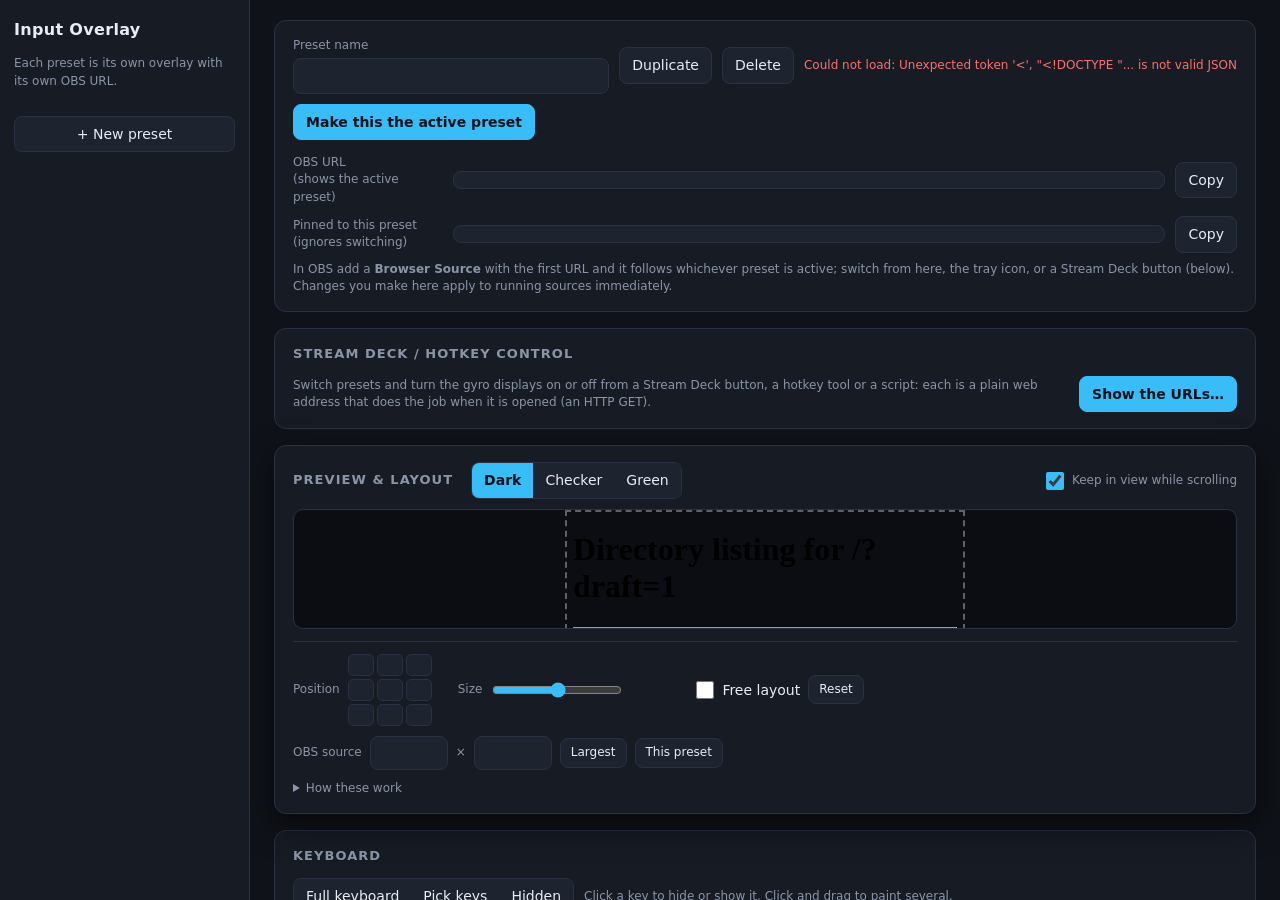
==== commit bf3b70cf: "Settings: follow the highlight colour; keep the themes folder row inside its card - The Settings pag" ====
--- a/overlay/settings.html
+++ b/overlay/settings.html
@@ -7,7 +7,7 @@
 <style>
   :root {
     --bg: #0f1218; --panel: #171b24; --panel2: #1e2330; --line: #2a3142; --fg: #e8edf5; --muted: #8b95a8;
-    --accent: #38bdf8; --danger: #f87171;
+    --accent: #38bdf8; --accent-fg: #06121a; --danger: #f87171;
     --key-bg: rgba(20, 24, 33, .78); --key-border: rgba(255, 255, 255, .18); --key-fg: #e8edf5;
   }
   * { box-sizing: border-box; }
@@ -33,17 +33,17 @@
   input[type=range] { accent-color: var(--accent); width: 170px; }
   button { background: var(--panel2); color: var(--fg); border: 1px solid var(--line); border-radius: 8px; padding: 7px 12px; font: inherit; cursor: pointer; }
   button:hover { border-color: var(--accent); }
-  button.primary { background: var(--accent); color: #06121a; border-color: var(--accent); font-weight: 600; }
+  button.primary { background: var(--accent); color: var(--accent-fg); border-color: var(--accent); font-weight: 600; }
   button.danger:hover { border-color: var(--danger); color: var(--danger); }
   button.chip { padding: 4px 10px; font-size: 12px; border-radius: 999px; }
   .seg { display: inline-flex; border: 1px solid var(--line); border-radius: 8px; overflow: hidden; }
   .seg button { border: 0; border-radius: 0; background: var(--panel2); }
-  .seg button.on { background: var(--accent); color: #06121a; font-weight: 600; }
+  .seg button.on { background: var(--accent); color: var(--accent-fg); font-weight: 600; }
   .url { font: 13px Consolas, monospace; background: var(--panel2); border: 1px solid var(--line); border-radius: 8px; padding: 8px 10px; user-select: all; overflow-wrap: anywhere; }
   .muted { color: var(--muted); font-size: 12px; }
   #status { color: var(--muted); font-size: 12px; min-width: 90px; text-align: right; }
   #status.err { color: var(--danger); }
-  #list li .live { float: right; font-size: 11px; color: #06121a; background: var(--accent); border-radius: 999px; padding: 0 8px; font-weight: 600; }
+  #list li .live { float: right; font-size: 11px; color: var(--accent-fg); background: var(--accent); border-radius: 999px; padding: 0 8px; font-weight: 600; }
   .urlrow { display: flex; gap: 10px; align-items: center; }
   dialog#sdDlg { width: min(760px, calc(100vw - 32px)); max-height: calc(100vh - 48px); padding: 0; background: var(--panel); color: var(--fg); border: 1px solid var(--line);
                  border-radius: 14px; box-shadow: 0 24px 80px rgba(0,0,0,.6); overflow: auto; }
@@ -87,7 +87,12 @@
   .scope { font-size: 11px; color: var(--muted); border: 1px solid var(--line); border-radius: 999px; padding: 1px 8px; white-space: nowrap; }
   button.scope { font: inherit; font-size: 11px; cursor: pointer; background: none; border: 1px dashed var(--muted); padding: 1px 10px; }
   button.scope:hover { border-color: var(--accent); color: var(--fg); }
-  button.scope[aria-pressed="true"] { background: var(--accent); border: 1px solid var(--accent); color: #06121a; font-weight: 600; }
+  button.scope[aria-pressed="true"] { background: var(--accent); border: 1px solid var(--accent); color: var(--accent-fg); font-weight: 600; }
+  /* the themes folder row: the path wraps and the buttons drop under it when the card is narrow, instead of sticking out of the card */
+  .setting.themeRow { flex-wrap: wrap; row-gap: 8px; }
+  .themeRow .name { flex: 1 1 200px; min-width: 0; }
+  .themeRow .name small { max-width: none; overflow-wrap: anywhere; }
+  .themeRow .ctl { flex-wrap: wrap; }
   .sectionNote { color: var(--muted); font-size: 12px; margin: -4px 2px -4px; }
 
   /* preview */
@@ -100,7 +105,7 @@
   input[type=number] { background: var(--panel2); color: var(--fg); border: 1px solid var(--line); border-radius: 8px; padding: 8px 10px; font: inherit; width: 100px; }
   label.check { display: inline-flex; align-items: center; gap: 8px; align-self: flex-end; padding: 8px 4px; cursor: pointer; user-select: none; }
   label.check input { width: 18px; height: 18px; accent-color: var(--accent); margin: 0; cursor: pointer; }
-  a.btnlink { background: var(--accent); color: #06121a; border-radius: 8px; padding: 8px 14px; font-weight: 600; text-decoration: none; white-space: nowrap; }
+  a.btnlink { background: var(--accent); color: var(--accent-fg); border-radius: 8px; padding: 8px 14px; font-weight: 600; text-decoration: none; white-space: nowrap; }
   /* The page is one column. On a wide window the preview card moves into a column of its own on the right and stays in view there. */
   #colA, #colB { display: flex; flex-direction: column; gap: 16px; min-width: 0; }
   @media (min-width: 1750px) {
@@ -263,7 +268,7 @@
       <div class="stack">
         <div class="setting"><div class="name"><div class="nameRow"><label for="theme">Theme</label><button type="button" class="scope" data-scope="theme" aria-pressed="true" title="Click to switch between all presets and just this preset">all presets</button></div><small id="themeDesc"></small></div>
           <span class="ctl"><select id="theme"></select></span></div>
-        <div class="setting"><div class="name"><small id="themeDir">Add your own by dropping a theme folder into your themes folder.</small></div>
+        <div class="setting themeRow"><div class="name"><small id="themeDir">Add your own by dropping a theme folder into your themes folder.</small></div>
           <span class="ctl"><button type="button" id="themeRefresh">Refresh</button><button type="button" id="themeOpen">Open themes folder</button></span></div>
         <div class="setting"><div class="name"><div class="nameRow"><label for="accent">Highlight colour</label><button type="button" class="scope" data-scope="accent" aria-pressed="false" title="Click to switch between all presets and just this preset">this preset</button></div><small>Used for pressed keys, buttons and trackpad touches.</small></div>
           <span class="ctl"><input type="color" id="accent"></span></div>
@@ -363,7 +368,19 @@
 function changed() { sendPreview(); schedSave(); queueMeasure(); }
 
 // ---------------------------------------------------------------- controls
+// The page uses the highlight colour you picked for your inputs, so Settings looks like your overlay. The text on top of it is dark or light,
+// whichever has the better contrast on that colour (the two are equal at a relative luminance of about 0.18).
+function applyAccent() {
+  const c = valueOf('accent');
+  if (!/^#[0-9a-f]{6}$/i.test(c || '')) return;
+  const [r, g, b] = [1, 3, 5].map(i => parseInt(c.slice(i, i + 2), 16) / 255).map(v => v <= .03928 ? v / 12.92 : ((v + .055) / 1.055) ** 2.4);
+  const lum = .2126 * r + .7152 * g + .0722 * b;
+  const st = document.documentElement.style;
+  st.setProperty('--accent', c);
+  st.setProperty('--accent-fg', lum > .179 ? '#06121a' : '#ffffff');
+}
 function syncControls() {
+  applyAccent();
   $('name').value = cur.name;
   $('mouse').value = cur.mouse ? '1' : '0';
   $('numpad').checked = !!cur.keyboard.numpad;
@@ -437,7 +454,7 @@
   }, 300);
 }
 $('swapSide').onchange = e => setValue('swapSide', e.target.checked);
-$('accent').oninput = e => setValue('accent', e.target.value);
+$('accent').oninput = e => { setValue('accent', e.target.value); applyAccent(); };
 // A setting tagged "all presets" lives in `settings` (one value for every preset); otherwise in the preset itself.
 const SHARED = ['opacity', 'fill'];
 const valueOf = k => settings.scope[k] ? settings[k] : cur[k];
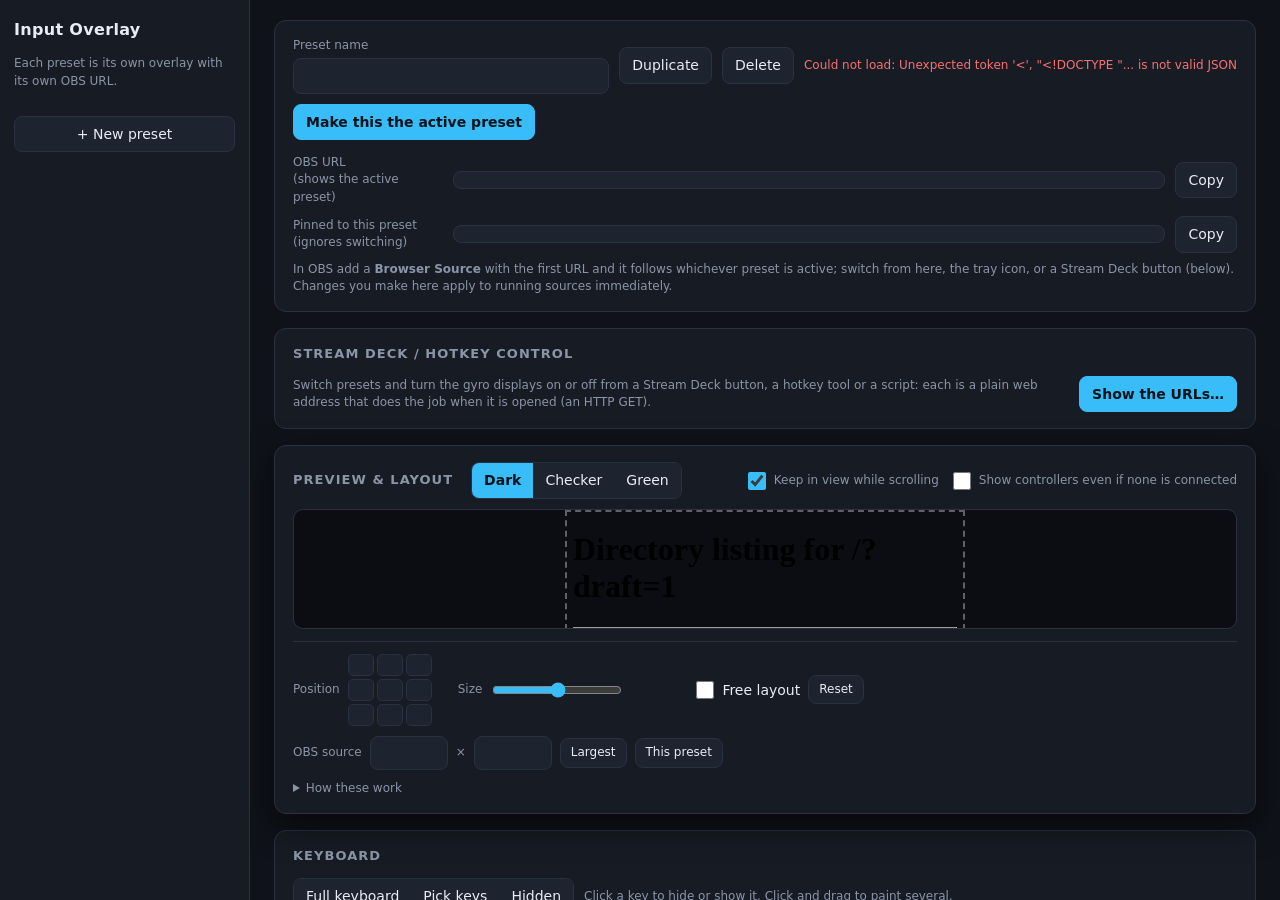
==== commit c8ed7d71: "Controllers to show: Auto; the preview follows real controller connections - "Controllers to show" h" ====
--- a/overlay/settings.html
+++ b/overlay/settings.html
@@ -191,6 +191,7 @@
       <h2 style="margin:0">Preview &amp; layout</h2>
       <div class="seg" id="bgSeg"><button data-bg="dark" class="on">Dark</button><button data-bg="check">Checker</button><button data-bg="green">Green</button></div>
       <label class="check pinLbl" title="Keeps the preview at the top of the window while you scroll through the settings"><input type="checkbox" id="pinPreview"> Keep in view while scrolling</label>
+      <label class="check pinLbl" style="margin-left:0" title="With Show controller set to When connected, the preview normally shows a controller only while one is really connected, like an OBS source does. Tick this to draw it anyway, so there is something to arrange."><input type="checkbox" id="pvPads"> Show controllers even if none is connected</label>
     </div>
     <div id="pvbox" class="dark"><iframe id="pv" src="/?draft=1" title="preview"></iframe></div>
     <iframe id="mf" src="/?draft=1&static=1" title="measure" aria-hidden="true" tabindex="-1"></iframe>
@@ -248,8 +249,8 @@
           <span class="ctl"><select id="controller"><option value="auto">Auto-detect</option><option value="steam">Steam Controller</option><option value="xbox">Xbox</option><option value="ps4">PlayStation 4</option><option value="ps5">PlayStation 5</option><option value="switch">Nintendo Switch</option><option value="switch2">Switch 2 Pro</option><option value="gamecube">GameCube</option></select></span></label>
         <label class="setting"><span class="name">Show controller</span>
           <span class="ctl"><select id="pad"><option value="auto">When connected</option><option value="on">Always</option><option value="off">Hidden</option></select></span></label>
-        <label class="setting"><span class="name">Controllers to show<small>Show up to four controllers side by side, for co-op. They appear in the order the computer finds them: the first one is player 1.</small></span>
-          <span class="ctl"><select id="pads"><option value="1">1</option><option value="2">2</option><option value="3">3</option><option value="4">4</option></select></span></label>
+        <label class="setting"><span class="name">Controllers to show<small>Show up to four controllers side by side, for co-op. <b>Auto</b> shows as many as are connected. They appear in the order the computer finds them: the first one is player 1.</small></span>
+          <span class="ctl"><select id="pads"><option value="auto">Auto</option><option value="1">1</option><option value="2">2</option><option value="3">3</option><option value="4">4</option></select></span></label>
         <label class="setting"><span class="name">A colour for each player<small>With more than one controller, players 2 to 4 light up in their own colours (red, green, amber). Player 1 keeps your highlight colour.</small></span>
           <span class="ctl"><input type="checkbox" id="playerColors"></span></label>
         <div class="setting"><div class="name"><div class="nameRow"><label for="gyro">Gyro</label><button type="button" class="scope" data-scope="gyro" aria-pressed="false" title="Click to switch between all presets and just this preset">this preset</button></div><small>For controllers with motion sensors (Steam, PlayStation, Switch). <b>Tilt</b> leans the controller picture as you turn it; <b>Aim</b> adds a box with a dot that follows the turn and leaves a trail. Only shown where the controller is. The Stream Deck gyro buttons switch this to <i>all presets</i>.</small></div>
@@ -415,7 +416,7 @@
 $('pad').onchange = e => { cur.pad = e.target.value; changed(); };
 $('freeLayout').onchange = e => { cur.layout = e.target.checked ? {} : null; syncControls(); changed(); };
 $('layoutReset').onclick = () => { cur.layout = {}; changed(); };
-$('pads').onchange = e => { cur.pads = +e.target.value; changed(); };
+$('pads').onchange = e => { cur.pads = e.target.value === 'auto' ? 'auto' : +e.target.value; changed(); };
 $('playerColors').onchange = e => { cur.playerColors = e.target.checked; changed(); };
 let settingsTimer = null;
 // Which shared settings (and "all presets" tags) this page changed since the last save. Something else (a Stream Deck gyro URL) can change
@@ -684,7 +685,11 @@
     active = (await r.json()).active; renderList(); renderUrl(); status('Active preset changed ✓');
   } catch (e) { status('Could not switch: ' + e.message, true); }
 });
-function sendPreview() { const w = $('pv').contentWindow; if (w) w.postMessage({ type: 'cfg', preset: cur, settings }, location.origin); }
+function sendPreview() { const w = $('pv').contentWindow; if (w) w.postMessage({ type: 'cfg', preset: cur, settings, showPads: $('pvPads').checked }, location.origin); }
+let pvPadsSaved = false;
+try { pvPadsSaved = localStorage.getItem('pvPads') === '1'; } catch {}
+$('pvPads').checked = pvPadsSaved;
+$('pvPads').onchange = e => { try { localStorage.setItem('pvPads', e.target.checked ? '1' : '0'); } catch {} sendPreview(); };
 $('pv').addEventListener('load', sendPreview);
 // The preview iframe is laid out at a fixed logical width and scaled to fit the card.
 // While the card is kept in view it may use about a third of the window's height, so the settings below it still have room.
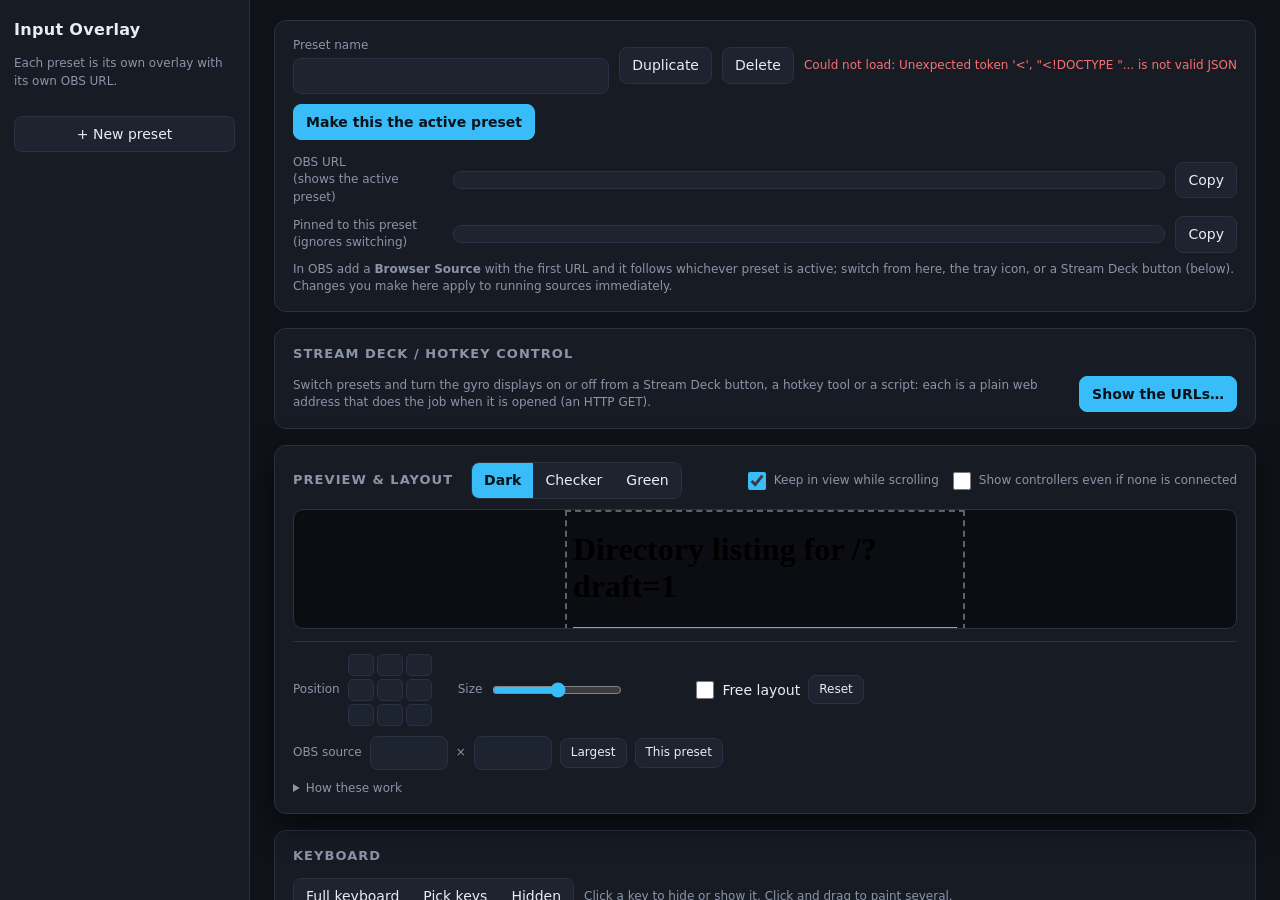
==== commit ccf29851: "Settings: keep the "active" tag in step with Stream Deck, tray and other-tab preset switches The Set" ====
--- a/overlay/settings.html
+++ b/overlay/settings.html
@@ -780,6 +780,26 @@
 $('updateCheck').onchange = e => { settings.updateCheck = e.target.checked; saveSettings(); setTimeout(loadUpdate, 600); };
 loadUpdate();
 
+// ---------------------------------------------------------------- live updates
+// The server tells every open page when something changes (a Stream Deck or hotkey URL, the tray menu, another browser tab). Here that is used to keep
+// the "active" tag and the "Make this the active preset" button right without reloading the page.
+async function refreshActive() {
+  try {
+    const data = await (await api('')).json();
+    if (data.active !== active) { active = data.active; renderList(); renderUrl(); }
+  } catch {}
+}
+function watchServer() {
+  let timer = null;
+  const ws = new WebSocket(`ws://${location.host}/ws`);
+  ws.onmessage = ev => {
+    let m; try { m = JSON.parse(ev.data); } catch { return; }
+    if (m.reload) { clearTimeout(timer); timer = setTimeout(refreshActive, 120); }     // (several changes in a row are looked at once)
+  };
+  ws.onclose = () => setTimeout(watchServer, 2000);
+}
+watchServer();
+
 load(new URLSearchParams(location.search).get('preset'));
 </script>
 </body>
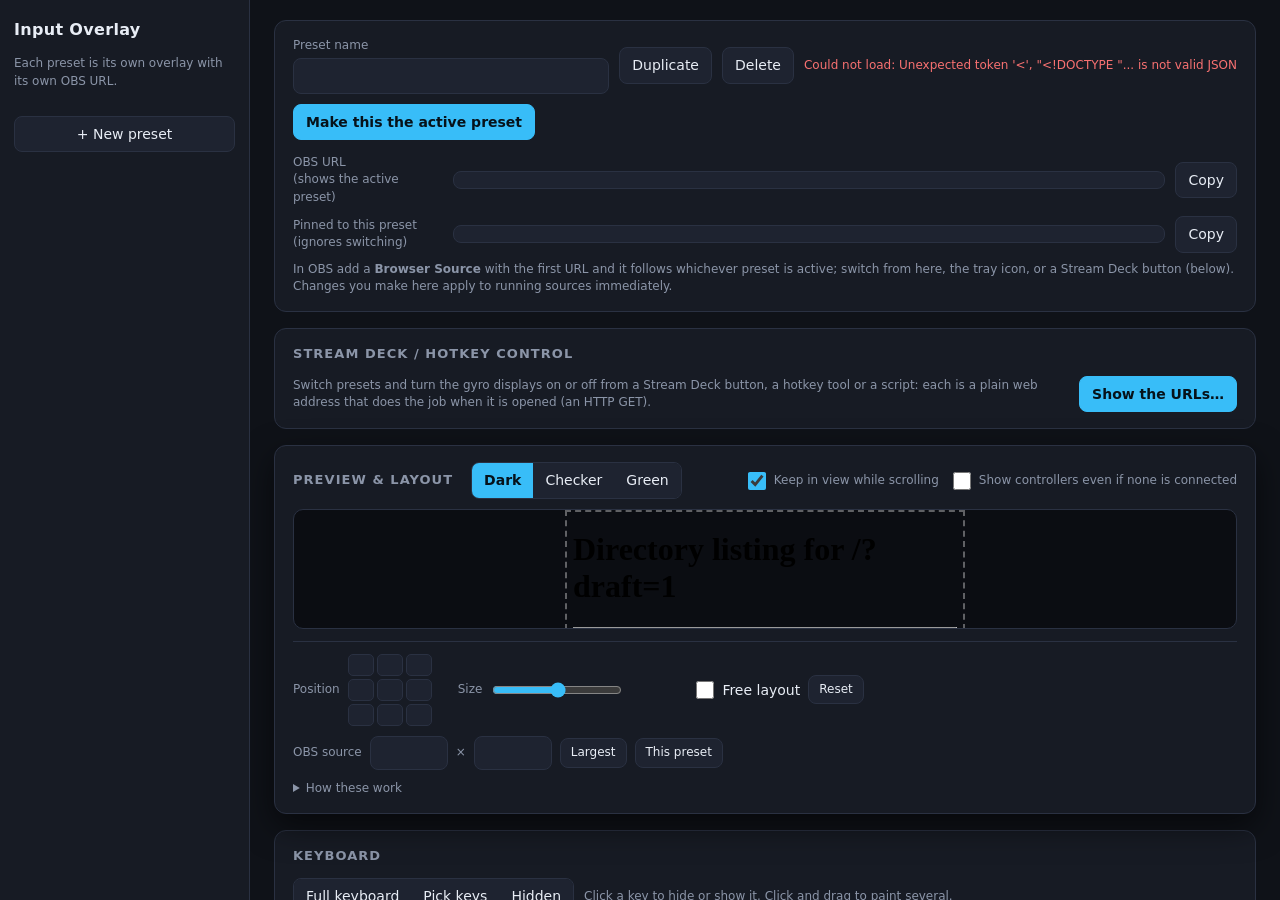
==== commit e852634a: "Audit fixes: stalled clients, headers, accent validation, tests, housekeeping Robustness / security " ====
--- a/overlay/settings.html
+++ b/overlay/settings.html
@@ -793,8 +793,9 @@
   let timer = null;
   const ws = new WebSocket(`ws://${location.host}/ws`);
   ws.onmessage = ev => {
-    let m; try { m = JSON.parse(ev.data); } catch { return; }
-    if (m.reload) { clearTimeout(timer); timer = setTimeout(refreshActive, 120); }     // (several changes in a row are looked at once)
+    // Keys, mouse movement and controller states come through here too, many times a second: only a "reload" message is looked at.
+    if (typeof ev.data !== 'string' || !ev.data.startsWith('{"reload"')) return;
+    clearTimeout(timer); timer = setTimeout(refreshActive, 120);                     // (several changes in a row are looked at once)
   };
   ws.onclose = () => setTimeout(watchServer, 2000);
 }
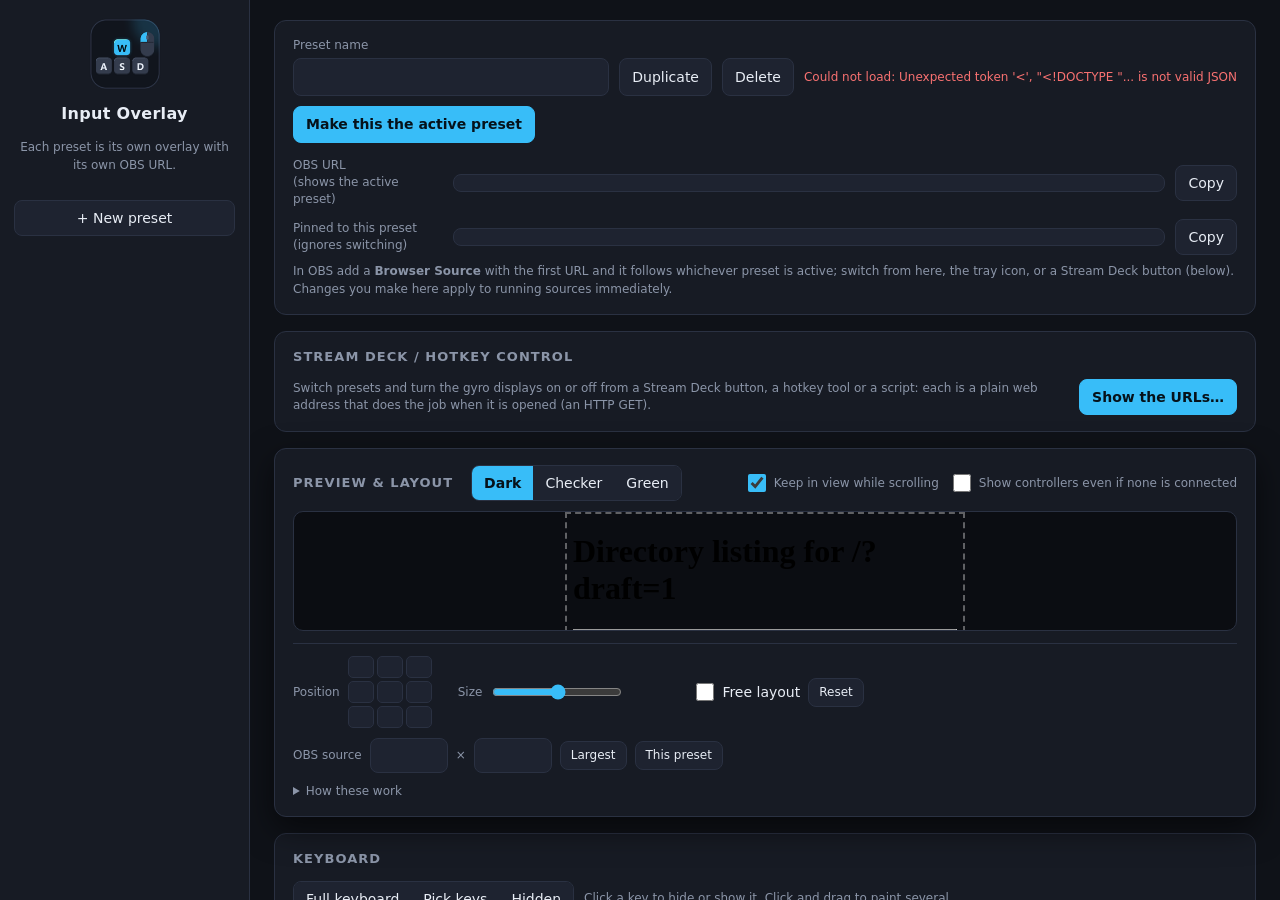
==== commit 03c6e5ce: "Settings: the logo in the sidebar (centred) and as the page icon - The logo sits at the top of the S" ====
--- a/overlay/settings.html
+++ b/overlay/settings.html
@@ -3,6 +3,7 @@
 <head>
 <meta charset="utf-8">
 <title>Input Overlay Settings</title>
+<link rel="icon" type="image/png" href="img/logo.png">
 <meta name="viewport" content="width=device-width, initial-scale=1">
 <style>
   :root {
@@ -14,8 +15,9 @@
   html, body { margin: 0; height: 100%; background: var(--bg); color: var(--fg); font: 14px/1.45 "Segoe UI", system-ui, sans-serif; }
   body { display: grid; grid-template-columns: 250px 1fr; }
   aside { background: var(--panel); border-right: 1px solid var(--line); padding: 18px 14px; display: flex; flex-direction: column; gap: 10px; overflow: auto; }
-  aside h1 { font-size: 16px; margin: 0 0 4px; letter-spacing: .02em; }
-  aside .sub { color: var(--muted); font-size: 12px; margin-bottom: 6px; }
+  aside img.logo { width: 72px; height: 72px; display: block; margin: 0 auto 2px; }                  /* the logo, centred above the title */
+  aside h1 { font-size: 16px; margin: 0 0 4px; letter-spacing: .02em; text-align: center; }
+  aside .sub { color: var(--muted); font-size: 12px; margin-bottom: 6px; text-align: center; }
   #list { list-style: none; margin: 0; padding: 0; display: flex; flex-direction: column; gap: 4px; }
   #list li { padding: 8px 10px; border-radius: 8px; cursor: pointer; border: 1px solid transparent; }
   #list li:hover { background: var(--panel2); }
@@ -26,6 +28,10 @@
   .row { display: flex; gap: 10px; align-items: center; flex-wrap: wrap; }
   .row + .row { margin-top: 10px; }
   .grow { flex: 1 1 auto; }
+  /* the preset name row: Duplicate, Delete and the status line line up with the text box itself, not with the box plus its label above */
+  .row.presetRow { align-items: flex-end; }
+  .presetRow input[type=text], .presetRow button { box-sizing: border-box; height: 38px; }
+  .presetRow #status { height: 38px; line-height: 38px; }
   label.f { display: flex; flex-direction: column; gap: 4px; color: var(--muted); font-size: 12px; }
   input[type=text], select { background: var(--panel2); color: var(--fg); border: 1px solid var(--line); border-radius: 8px; padding: 8px 10px; font: inherit; min-width: 0; }
   input[type=text]:focus, select:focus { outline: 2px solid var(--accent); outline-offset: -1px; }
@@ -139,6 +145,7 @@
 </head>
 <body>
 <aside>
+  <img class="logo" src="img/logo-128.png" alt="" width="72" height="72">
   <h1>Input Overlay</h1>
   <div class="sub">Each preset is its own overlay with its own OBS URL.</div>
   <ul id="list"></ul>
@@ -155,7 +162,7 @@
   </div>
 
   <div class="card">
-    <div class="row">
+    <div class="row presetRow">
       <label class="f grow">Preset name<input type="text" id="name" maxlength="40"></label>
       <button id="btnDup">Duplicate</button>
       <button id="btnDel" class="danger">Delete</button>
@@ -173,6 +180,14 @@
     </div>
     <div class="muted" style="margin-top:8px">In OBS add a <b>Browser Source</b> with the first URL and it follows whichever preset is active; switch from here,
       the tray icon, or a Stream Deck button (below). Changes you make here apply to running sources immediately.</div>
+  </div>
+
+  <div class="card" id="lanCard" hidden>
+    <h2>Another PC (LAN access)</h2>
+    <div class="muted">Other PCs can load this overlay. Only <b id="lanAllowed"></b> is let in, and only with the secret link below. Open the link on that PC (for OBS,
+      use it as the Browser Source URL; add <code>&amp;preset=Name</code> to pin one preset). Treat the link like a password.</div>
+    <div id="lanUrls" style="margin-top:10px"></div>
+    <div class="muted" id="lanNote" style="margin-top:8px"></div>
   </div>
 
   <div class="card">
@@ -780,6 +795,26 @@
 $('updateCheck').onchange = e => { settings.updateCheck = e.target.checked; saveSettings(); setTimeout(loadUpdate, 600); };
 loadUpdate();
 
+// ---------------------------------------------------------------- LAN access (only shown when the program was started with --allow-lan)
+async function showLan() {
+  try {
+    const d = await (await fetch('/api/lan')).json();
+    if (!d.enabled) return;
+    $('lanCard').hidden = false;
+    $('lanAllowed').textContent = d.allowed.join(', ');
+    const list = $('lanUrls'); list.textContent = '';
+    for (const url of d.urls.length ? d.urls : ['(no network address found: use this PC\'s address, port ' + d.port + ', with ?token=… from log.txt)']) {
+      const row = document.createElement('div'); row.className = 'urlrow'; row.style.marginTop = '6px';
+      const u = document.createElement('div'); u.className = 'url'; u.textContent = url;
+      const b = document.createElement('button'); b.type = 'button'; b.textContent = 'Copy'; b.onclick = () => copyText(url, u);
+      row.append(u, b); list.appendChild(row);
+    }
+    $('lanNote').textContent = d.tls ? 'The connection is encrypted (https).'
+      : 'This link is not encrypted. If other people share your network (an apartment building, a dorm, shared Wi-Fi) use a direct cable between the two PCs, a VPN such as Tailscale, or start the program with --tls-cert and --tls-key.';
+  } catch {}
+}
+showLan();
+
 // ---------------------------------------------------------------- live updates
 // The server tells every open page when something changes (a Stream Deck or hotkey URL, the tray menu, another browser tab). Here that is used to keep
 // the "active" tag and the "Make this the active preset" button right without reloading the page.
@@ -791,7 +826,7 @@
 }
 function watchServer() {
   let timer = null;
-  const ws = new WebSocket(`ws://${location.host}/ws`);
+  const ws = new WebSocket(`${location.protocol === 'https:' ? 'wss' : 'ws'}://${location.host}/ws`);
   ws.onmessage = ev => {
     // Keys, mouse movement and controller states come through here too, many times a second: only a "reload" message is looked at.
     if (typeof ev.data !== 'string' || !ev.data.startsWith('{"reload"')) return;
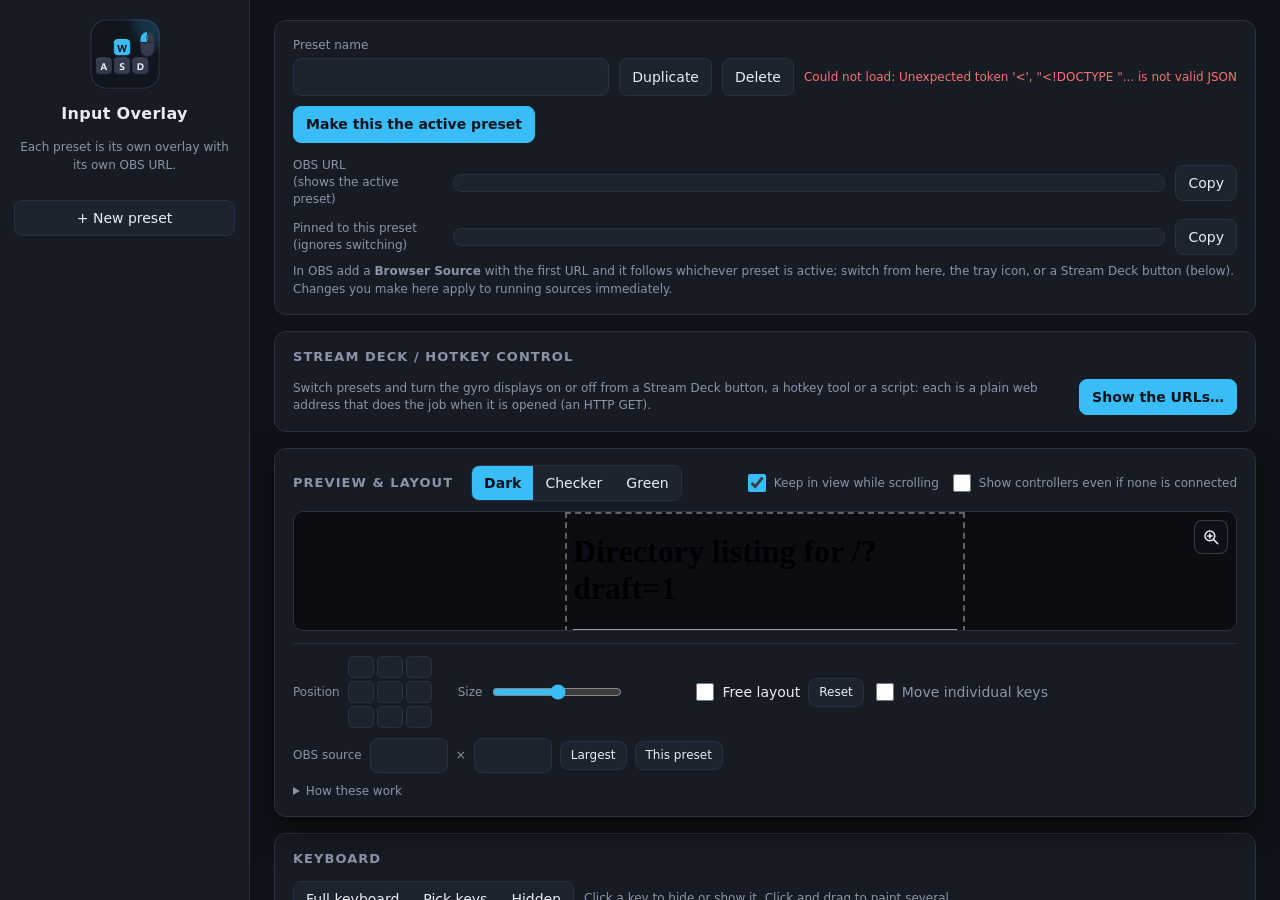
==== commit b999ddcf: "Free layout: move individual keys; a magnifying glass for the preview Move individual keys - Under F" ====
--- a/overlay/settings.html
+++ b/overlay/settings.html
@@ -135,6 +135,15 @@
   .layoutBar input[type=range] { width: 130px; }
   .layoutBar label.check { padding: 0; align-self: center; }
   .layoutBar button { padding: 5px 10px; font-size: 12px; }
+  .layoutBar .subOpt { margin-left: -14px; }
+  .layoutBar .subOpt label.check { color: var(--muted); }
+  .layoutBar .subOpt input:disabled { cursor: not-allowed; }
+  .pvZoom { position: absolute; top: 8px; right: 8px; z-index: 5; width: 34px; height: 34px; padding: 0; display: grid; place-items: center; border-radius: 8px;
+            background: rgba(15, 18, 24, .78); color: var(--fg); border: 1px solid rgba(255, 255, 255, .18); cursor: pointer; }
+  .pvZoom:hover, .pvZoom[aria-pressed="true"] { background: var(--accent); color: var(--accent-fg); border-color: var(--accent); }
+  /* the enlarged preview: the same card, taken out of the page and spread over the window, with the page dimmed behind it */
+  #pvScrim { position: fixed; inset: 0; z-index: 190; background: rgba(5, 7, 11, .82); display: none; }
+  #pvCard.zoomed { position: fixed; inset: 14px; z-index: 200; overflow: auto; box-shadow: 0 24px 90px rgba(0, 0, 0, .7); }
   details.pvHelp { margin-top: 8px; }
   details.pvHelp summary { cursor: pointer; color: var(--muted); font-size: 12px; }
   details.pvHelp .muted { margin-top: 6px; }
@@ -208,12 +217,15 @@
       <label class="check pinLbl" title="Keeps the preview at the top of the window while you scroll through the settings"><input type="checkbox" id="pinPreview"> Keep in view while scrolling</label>
       <label class="check pinLbl" style="margin-left:0" title="With Show controller set to When connected, the preview normally shows a controller only while one is really connected, like an OBS source does. Tick this to draw it anyway, so there is something to arrange."><input type="checkbox" id="pvPads"> Show controllers even if none is connected</label>
     </div>
-    <div id="pvbox" class="dark"><iframe id="pv" src="/?draft=1" title="preview"></iframe></div>
+    <div id="pvbox" class="dark"><iframe id="pv" src="/?draft=1" title="preview"></iframe>
+      <button type="button" id="pvZoom" class="pvZoom" title="Enlarge the preview (Esc or the same button to close)" aria-label="Enlarge the preview" aria-pressed="false"><svg viewBox="0 0 24 24" width="18" height="18" fill="none" stroke="currentColor" stroke-width="2" stroke-linecap="round"><circle cx="10.5" cy="10.5" r="6.5"/><path d="M15.5 15.5L21 21M10.5 7.5v6M7.5 10.5h6"/></svg></button>
+    </div>
     <iframe id="mf" src="/?draft=1&static=1" title="measure" aria-hidden="true" tabindex="-1"></iframe>
     <div class="layoutBar">
       <div class="grp"><span class="lbl">Position</span><div class="agrid" id="agrid" title="Where the overlay sits inside the OBS Browser Source"></div></div>
       <div class="grp"><span class="lbl">Size</span><input type="range" id="scale" min="0.25" max="4" step="0.05"><span class="val" id="scaleV"></span></div>
       <div class="grp"><label class="check" title="Arrange the pieces yourself: drag the keyboard, mouse and controllers in the preview. They snap to each other's edges."><input type="checkbox" id="freeLayout"> Free layout</label><button type="button" id="layoutReset" title="Put everything back where the row had it">Reset</button></div>
+      <div class="grp subOpt"><label class="check" title="With Free layout on, drag single keys to new places in the preview (a double-click puts one back). A moved key can sit on the slot of a key you have hidden."><input type="checkbox" id="moveKeys"> Move individual keys</label><button type="button" id="keyPosReset" title="Put every moved key back" hidden>Reset keys</button></div>
       <div class="grp"><span class="lbl">OBS source</span><input type="number" id="srcW" min="100" max="8000" aria-label="Width"><span class="lbl">&times;</span><input type="number" id="srcH" min="50" max="8000" aria-label="Height"><button type="button" id="useLargest">Largest</button><button type="button" id="useThis" title="Use this preset's size">This preset</button></div>
     </div>
     <div class="muted" id="sizeInfo" style="margin-top:10px"></div>
@@ -407,6 +419,7 @@
   $('pad').value = cur.pad;
   $('pads').value = String(cur.pads || 1);
   $('freeLayout').checked = !!cur.layout; $('layoutReset').disabled = !cur.layout;
+  $('moveKeys').disabled = !cur.layout; $('keyPosReset').hidden = !Object.keys(cur.keyboard.offsets || {}).length;
   $('playerColors').checked = cur.playerColors !== false;
   $('accent').value = valueOf('accent');
   document.querySelectorAll('#agrid button').forEach(b => b.classList.toggle('on', b.dataset.a === cur.align));
@@ -431,6 +444,8 @@
 $('pad').onchange = e => { cur.pad = e.target.value; changed(); };
 $('freeLayout').onchange = e => { cur.layout = e.target.checked ? {} : null; syncControls(); changed(); };
 $('layoutReset').onclick = () => { cur.layout = {}; changed(); };
+$('moveKeys').onchange = () => sendPreview();                                           // an editing mode, not part of the preset
+$('keyPosReset').onclick = () => { cur.keyboard.offsets = {}; syncControls(); changed(); };
 $('pads').onchange = e => { cur.pads = e.target.value === 'auto' ? 'auto' : +e.target.value; changed(); };
 $('playerColors').onchange = e => { cur.playerColors = e.target.checked; changed(); };
 let settingsTimer = null;
@@ -567,6 +582,11 @@
   if (e.origin === location.origin && e.source === $('pv').contentWindow && e.data && e.data.type === 'layout') {       // a piece was dragged in the preview
     cur.layout = e.data.layout; schedSave(); queueMeasure(); return;
   }
+  if (e.origin === location.origin && e.source === $('pv').contentWindow && e.data && e.data.type === 'keypos') {          // a key was moved in the preview
+    const offs = cur.keyboard.offsets = cur.keyboard.offsets || {};
+    if (!e.data.x && !e.data.y) delete offs[e.data.vk]; else offs[e.data.vk] = { x: e.data.x, y: e.data.y };
+    syncControls(); changed(); return;
+  }
   if (e.origin !== location.origin || e.source !== $('pv').contentWindow || !e.data || e.data.type !== 'keysize') return;
   const sizes = cur.keyboard.sizes = cur.keyboard.sizes || {};
   if (e.data.w == null) delete sizes[e.data.vk]; else sizes[e.data.vk] = e.data.w;
@@ -700,7 +720,10 @@
     active = (await r.json()).active; renderList(); renderUrl(); status('Active preset changed ✓');
   } catch (e) { status('Could not switch: ' + e.message, true); }
 });
-function sendPreview() { const w = $('pv').contentWindow; if (w) w.postMessage({ type: 'cfg', preset: cur, settings, showPads: $('pvPads').checked }, location.origin); }
+function sendPreview() {
+  const w = $('pv').contentWindow;
+  if (w) w.postMessage({ type: 'cfg', preset: cur, settings, showPads: $('pvPads').checked, moveKeys: $('moveKeys').checked && !!cur.layout }, location.origin);
+}
 let pvPadsSaved = false;
 try { pvPadsSaved = localStorage.getItem('pvPads') === '1'; } catch {}
 $('pvPads').checked = pvPadsSaved;
@@ -712,8 +735,9 @@
 function fitPreview() {
   const box = $('pvbox'), [W, H] = srcSize();
   const side = matchMedia('(min-width: 1750px)').matches;                        // the preview has a column of its own: it can be taller
-  const cap = pinned() ? Math.max(150, side ? innerHeight - 340 : Math.round(innerHeight * 0.34)) : Infinity;
-  const s = Math.min(1, box.clientWidth / W, cap / H);
+  const zoomed = $('pvCard').classList.contains('zoomed');                       // enlarged: as big as the window allows, even past life size
+  const cap = zoomed ? Math.max(200, innerHeight - 330) : pinned() ? Math.max(150, side ? innerHeight - 340 : Math.round(innerHeight * 0.34)) : Infinity;
+  const s = Math.min(zoomed ? 3 : 1, box.clientWidth / W, cap / H);
   const pv = $('pv');
   pv.style.width = W + 'px'; pv.style.height = H + 'px'; pv.style.transform = `scale(${s})`;
   pv.style.left = Math.max(0, (box.clientWidth - W * s) / 2) + 'px';
@@ -728,6 +752,23 @@
   fitPreview();
 };
 addEventListener('resize', fitPreview); fitPreview();
+
+// The magnifying glass: spread the preview card over the window to see it (and arrange things) in more detail. It leaves a blank of the same size where
+// it was, so the page doesn't jump, and Esc, the button again or a click outside puts it back.
+const pvGhost = Object.assign(document.createElement('div'), { id: 'pvGhost' }), pvScrim = Object.assign(document.createElement('div'), { id: 'pvScrim' });
+document.body.appendChild(pvScrim);
+function setZoom(on) {
+  const card = $('pvCard');
+  if (on === card.classList.contains('zoomed')) return;
+  if (on) { pvGhost.style.height = card.offsetHeight + 'px'; pvGhost.style.gridArea = getComputedStyle(card).gridArea; card.before(pvGhost); }
+  else pvGhost.remove();
+  card.classList.toggle('zoomed', on); pvScrim.style.display = on ? 'block' : 'none';
+  $('pvZoom').setAttribute('aria-pressed', on); $('pvZoom').title = on ? 'Back to normal size (Esc)' : 'Enlarge the preview (Esc or the same button to close)';
+  fitPreview();
+}
+$('pvZoom').onclick = () => setZoom(!$('pvCard').classList.contains('zoomed'));
+pvScrim.onclick = () => setZoom(false);
+addEventListener('keydown', e => { if (e.key === 'Escape' && $('pvCard').classList.contains('zoomed') && !$('sdDlg').open) setZoom(false); });
 
 async function createPreset(base, name) {
   const taken = new Set(presets.map(p => p.name));
